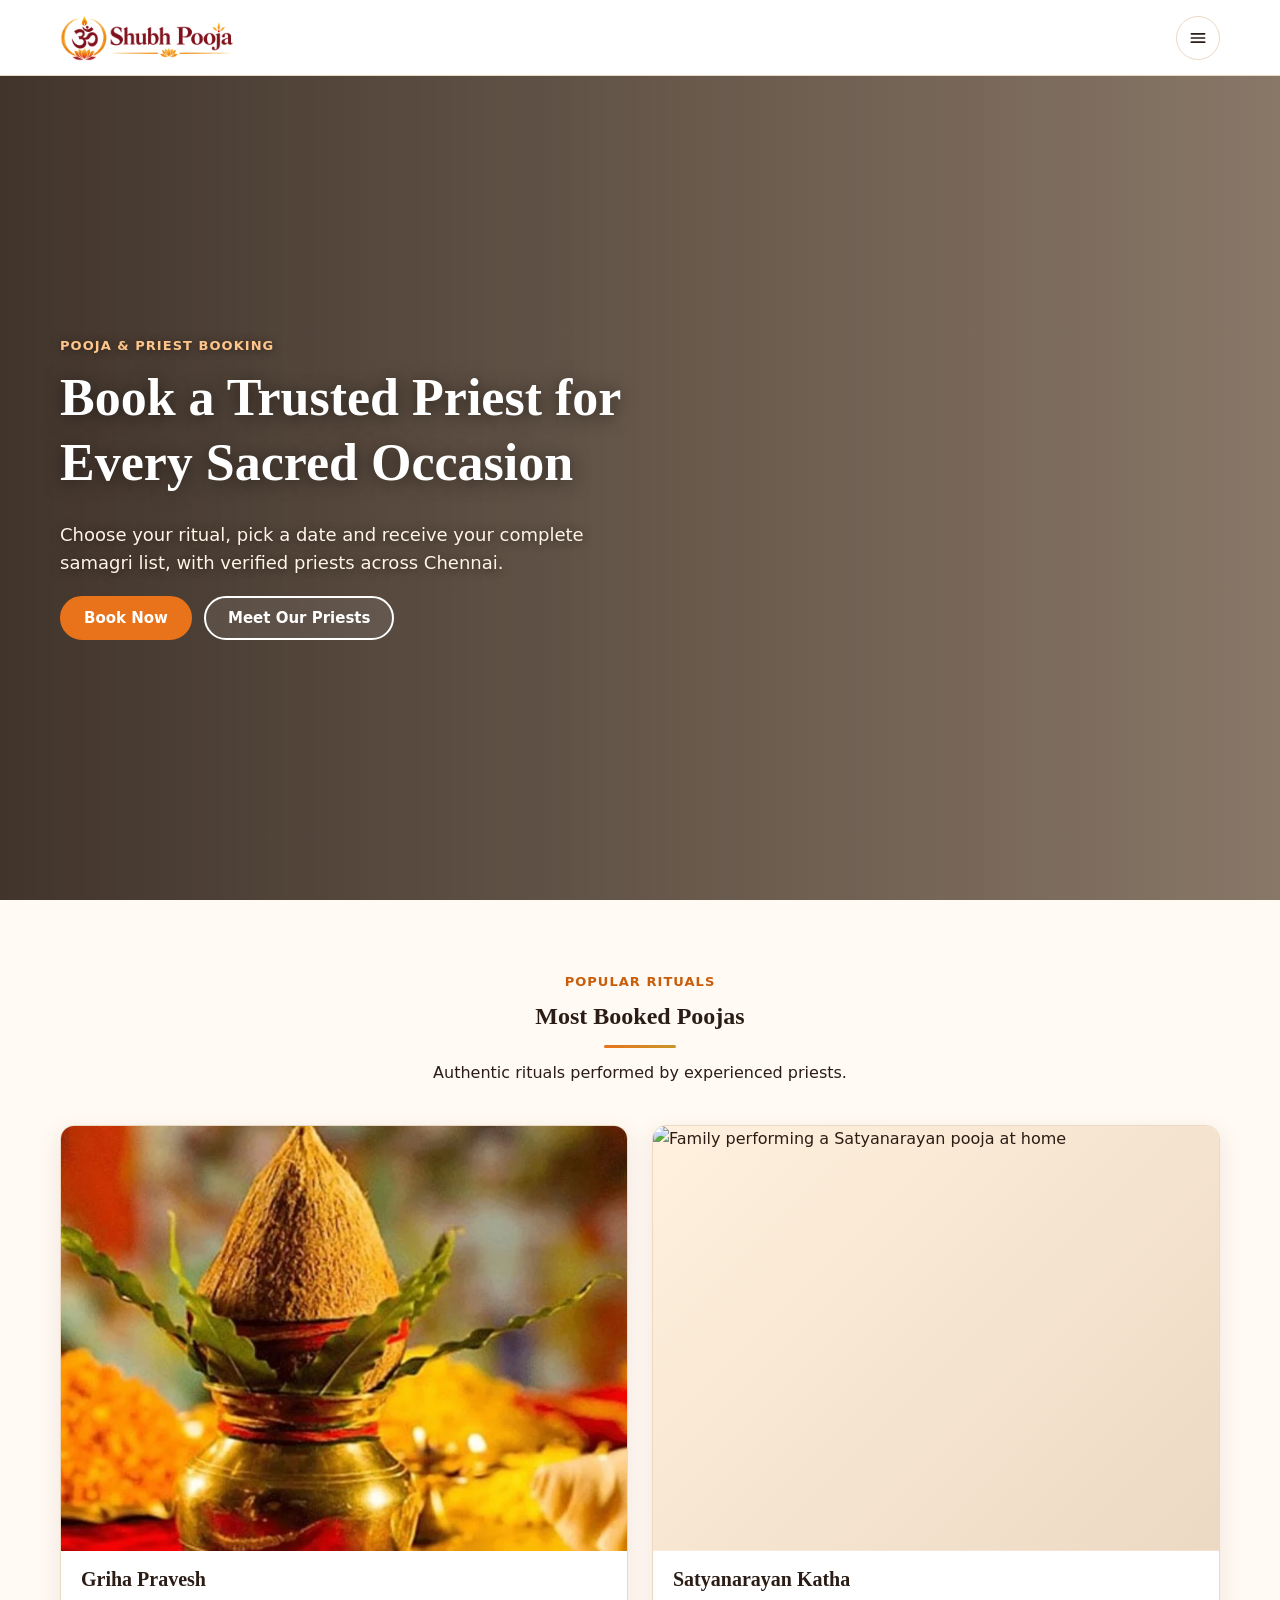
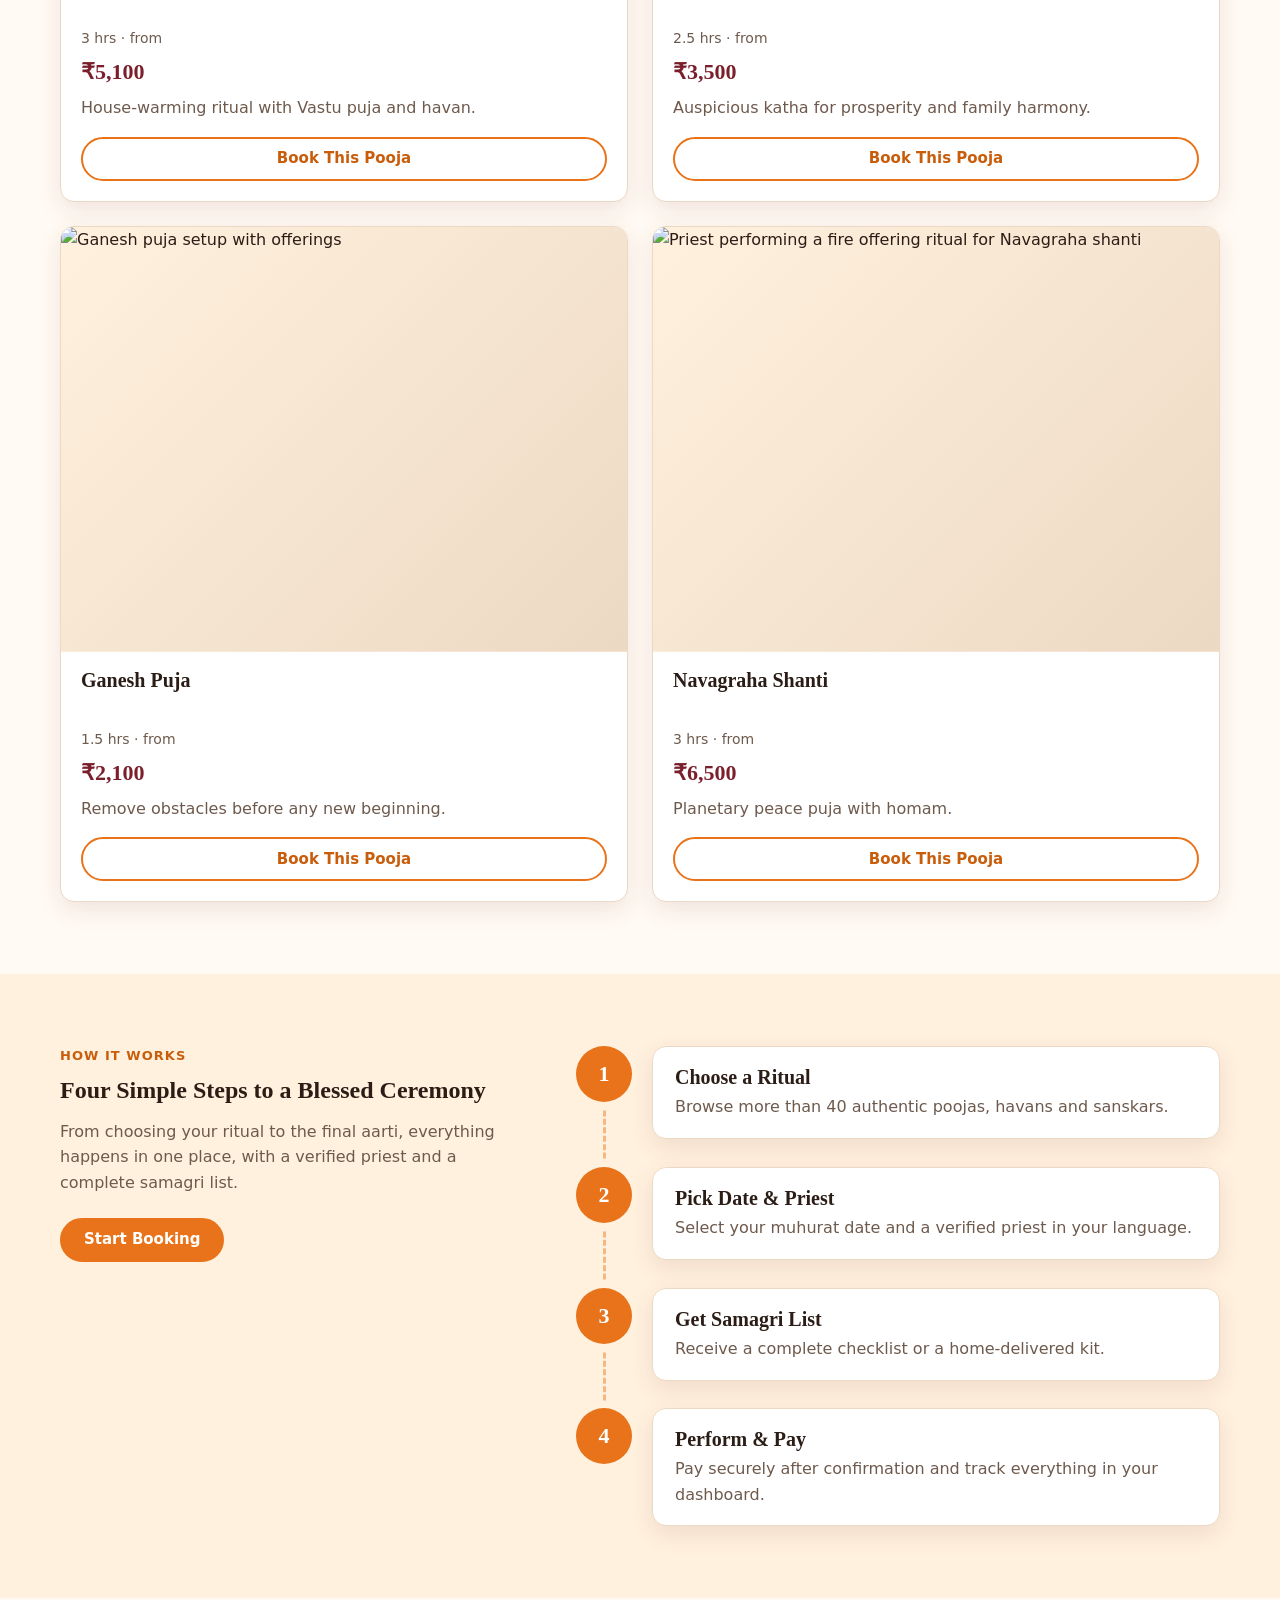
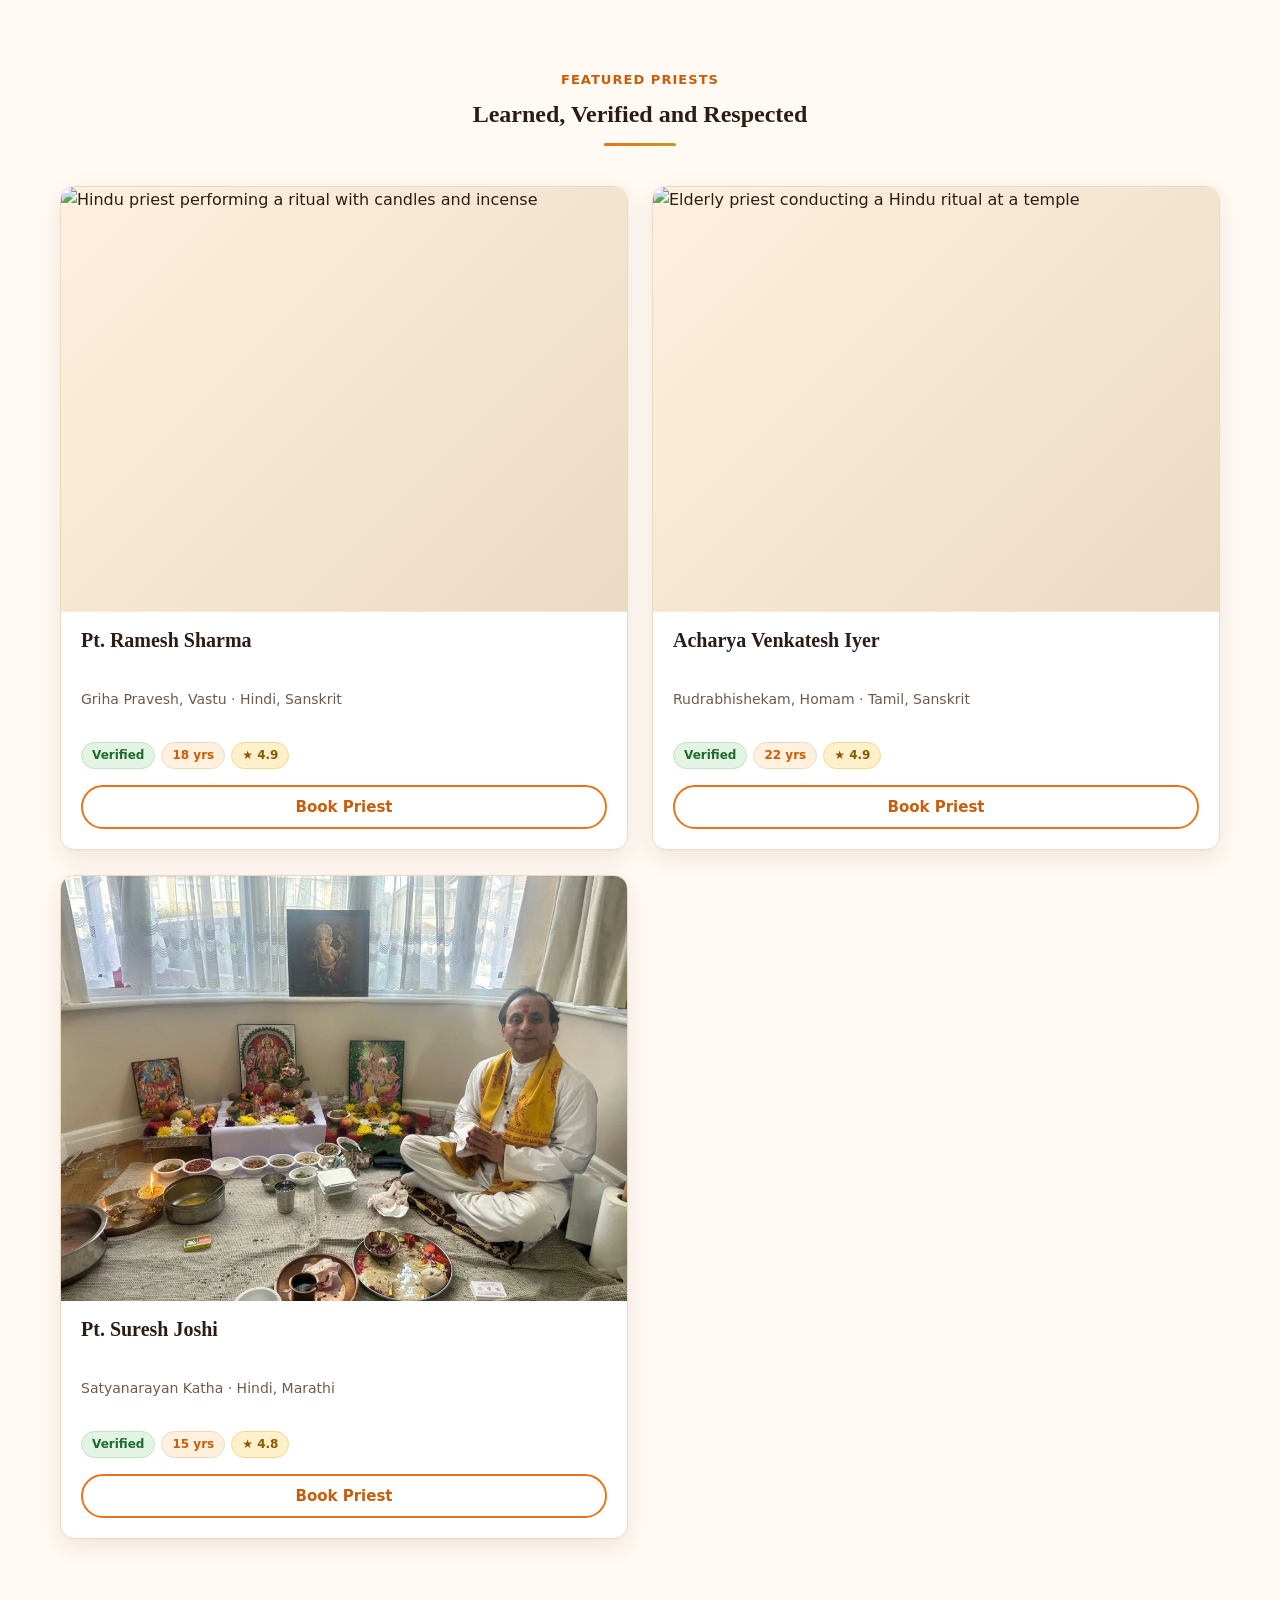
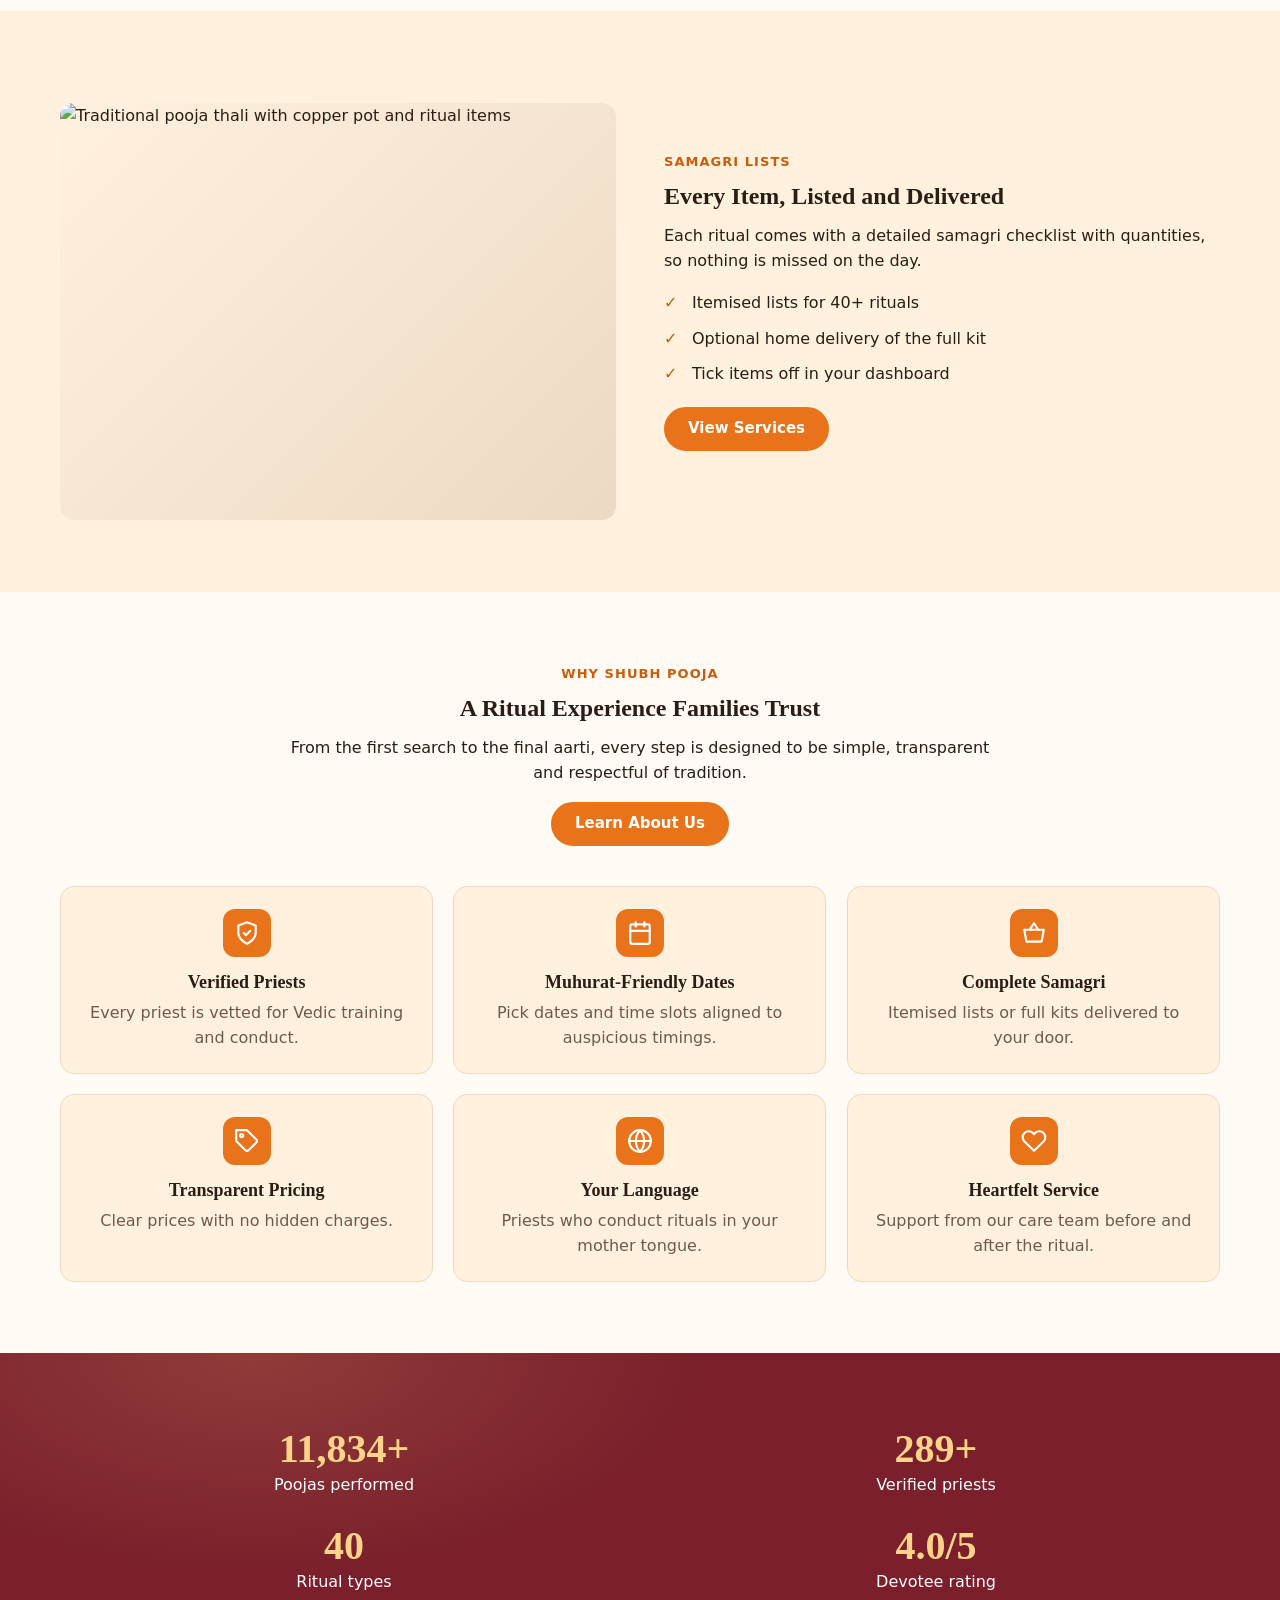
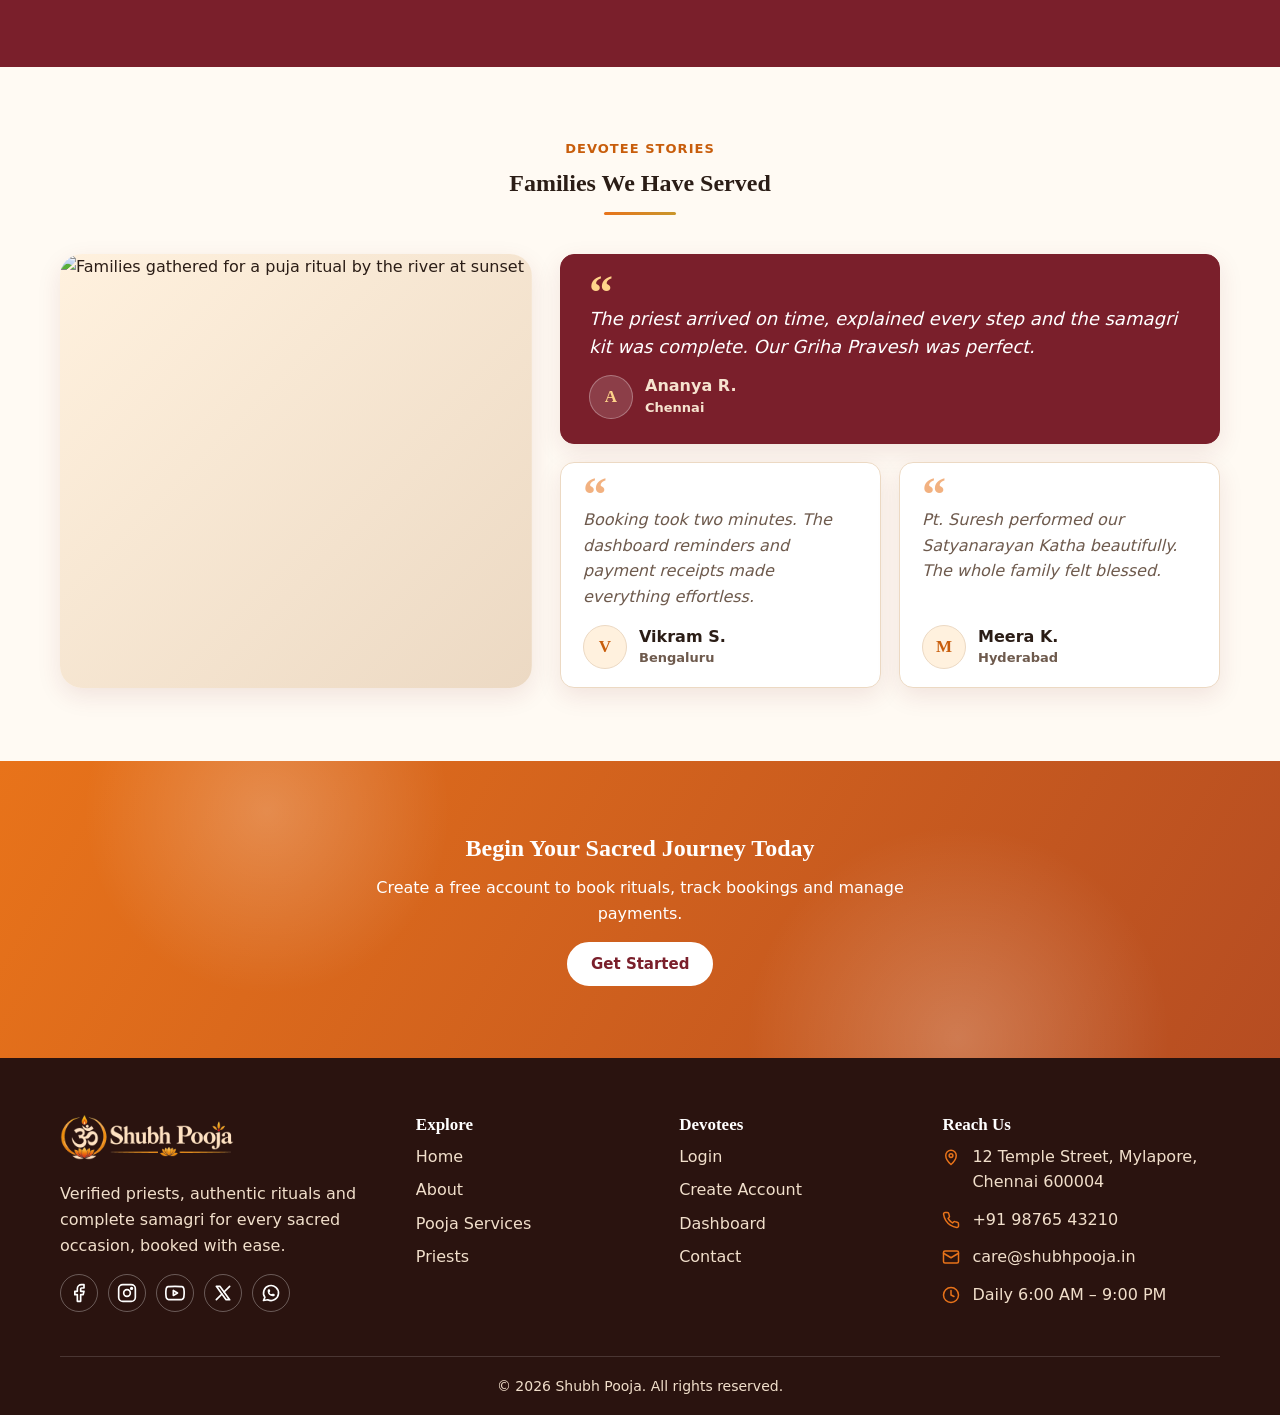
==== index.html @ 8cc398f3 "first commit" ====
<!DOCTYPE html>
<html lang="en" dir="ltr" data-theme="light">
<head>
<meta charset="UTF-8"><meta name="viewport" content="width=device-width, initial-scale=1">
<title>Book Priests & Poojas | Shubh Pooja</title>
<link rel="icon" type="image/png" sizes="32x32" href="assets/images/favicon-32.png"><link rel="icon" href="assets/images/favicon.ico" sizes="any"><link rel="apple-touch-icon" href="assets/images/favicon-180.png">
<script>document.documentElement.classList.add("js");try{var t=localStorage.getItem("theme"),d=localStorage.getItem("dir");if(t)document.documentElement.setAttribute("data-theme",t);if(d)document.documentElement.setAttribute("dir",d)}catch(e){}</script><link rel="stylesheet" href="assets/css/style.css"><link rel="stylesheet" href="assets/css/responsive.css">
</head>
<body data-page="home1">
<div class="page-loader" id="page-loader" role="status" aria-label="Loading"><div class="pl-inner"><div class="pl-ring"><img src="assets/images/favicon-180.png" alt="" width="64" height="64"></div><p class="pl-text">Shubh Pooja</p><div class="pl-bar"><span></span></div></div></div><noscript><style>.page-loader{display:none!important}</style></noscript>
<header id="site-header"></header>
<main>
<section class="has-img hero hero-home" style="--hero-img:url('https://images.pexels.com/photos/31176917/pexels-photo-31176917.jpeg?auto=compress&cs=tinysrgb&w=1600')" data-image-slot="home1-hero-bg"><div class="container"><div class="hero-content">
<p class="eyebrow">Pooja &amp; Priest Booking</p><h1>Book a Trusted Priest for Every Sacred Occasion</h1><p class="lead">Choose your ritual, pick a date and receive your complete samagri list, with verified priests across Chennai.</p><div class="hero-btns"><a class="btn btn-primary" href="services.html">Book Now</a><a class="btn btn-outline" href="priests.html">Meet Our Priests</a></div></div></div></section>
<section class="section "><div class="container">
<div class="section-title"><p class="eyebrow">Popular Rituals</p><h2>Most Booked Poojas</h2><p>Authentic rituals performed by experienced priests.</p></div><div class="grid grid-4"><article class="card" data-cat="home"><div class="img-slot" data-image-slot="home1-ritual-1"><img src="assets/images/griha-pravesh.jpg" alt="Decorated kalash with coconut and mango leaves for a Griha Pravesh puja" loading="lazy" decoding="async"></div><h3 class="t2">Griha Pravesh</h3><p class="meta">3 hrs &middot; from</p><div class="price">₹5,100</div><p>House-warming ritual with Vastu puja and havan.</p><a class="btn btn-outline" href="login.html">Book This Pooja</a></article><article class="card" data-cat="katha"><div class="img-slot" data-image-slot="home1-ritual-2"><img src="https://images.pexels.com/photos/35429180/pexels-photo-35429180.jpeg?auto=compress&cs=tinysrgb&w=800" alt="Family performing a Satyanarayan pooja at home" loading="lazy" decoding="async"></div><h3 class="t2">Satyanarayan Katha</h3><p class="meta">2.5 hrs &middot; from</p><div class="price">₹3,500</div><p>Auspicious katha for prosperity and family harmony.</p><a class="btn btn-outline" href="login.html">Book This Pooja</a></article><article class="card" data-cat="puja"><div class="img-slot" data-image-slot="home1-ritual-3"><img src="https://images.pexels.com/photos/37116936/pexels-photo-37116936.jpeg?auto=compress&cs=tinysrgb&w=800" alt="Ganesh puja setup with offerings" loading="lazy" decoding="async"></div><h3 class="t2">Ganesh Puja</h3><p class="meta">1.5 hrs &middot; from</p><div class="price">₹2,100</div><p>Remove obstacles before any new beginning.</p><a class="btn btn-outline" href="login.html">Book This Pooja</a></article><article class="card" data-cat="homam"><div class="img-slot" data-image-slot="home1-ritual-4"><img src="https://images.pexels.com/photos/32680865/pexels-photo-32680865.jpeg?auto=compress&cs=tinysrgb&w=800" alt="Priest performing a fire offering ritual for Navagraha shanti" loading="lazy" decoding="async"></div><h3 class="t2">Navagraha Shanti</h3><p class="meta">3 hrs &middot; from</p><div class="price">₹6,500</div><p>Planetary peace puja with homam.</p><a class="btn btn-outline" href="login.html">Book This Pooja</a></article></div>
</div></section>
<section class="section alt "><div class="container">
<div class="how"><div class="how-intro"><p class="eyebrow">How It Works</p><h2>Four Simple Steps to a Blessed Ceremony</h2><p>From choosing your ritual to the final aarti, everything happens in one place, with a verified priest and a complete samagri list.</p><a class="btn btn-primary" href="services.html">Start Booking</a></div>
<ol class="how-list"><li class="how-step"><span class="n">1</span><div class="body"><h3>Choose a Ritual</h3><p>Browse more than 40 authentic poojas, havans and sanskars.</p></div></li><li class="how-step"><span class="n">2</span><div class="body"><h3>Pick Date &amp; Priest</h3><p>Select your muhurat date and a verified priest in your language.</p></div></li><li class="how-step"><span class="n">3</span><div class="body"><h3>Get Samagri List</h3><p>Receive a complete checklist or a home-delivered kit.</p></div></li><li class="how-step"><span class="n">4</span><div class="body"><h3>Perform &amp; Pay</h3><p>Pay securely after confirmation and track everything in your dashboard.</p></div></li></ol></div>
</div></section>
<section class="section "><div class="container">
<div class="section-title"><p class="eyebrow">Featured Priests</p><h2>Learned, Verified and Respected</h2><p></p></div><div class="grid grid-3"><article class="card" data-name="pt. ramesh sharma"><div class="img-slot" data-image-slot="home1-priest-1"><img src="https://images.pexels.com/photos/31598124/pexels-photo-31598124.jpeg?auto=compress&cs=tinysrgb&w=800" alt="Hindu priest performing a ritual with candles and incense" loading="lazy" decoding="async"></div><h3 class="t2">Pt. Ramesh Sharma</h3><p class="meta m2">Griha Pravesh, Vastu &middot; Hindi, Sanskrit</p><p class="badges"><span class="badge ok">Verified</span><span class="badge">18 yrs</span><span class="badge warn">&#9733; 4.9</span></p><a class="btn btn-outline" href="login.html">Book Priest</a></article><article class="card" data-name="acharya venkatesh iyer"><div class="img-slot" data-image-slot="home1-priest-2"><img src="https://images.pexels.com/photos/29274958/pexels-photo-29274958.jpeg?auto=compress&cs=tinysrgb&w=800" alt="Elderly priest conducting a Hindu ritual at a temple" loading="lazy" decoding="async"></div><h3 class="t2">Acharya Venkatesh Iyer</h3><p class="meta m2">Rudrabhishekam, Homam &middot; Tamil, Sanskrit</p><p class="badges"><span class="badge ok">Verified</span><span class="badge">22 yrs</span><span class="badge warn">&#9733; 4.9</span></p><a class="btn btn-outline" href="login.html">Book Priest</a></article><article class="card" data-name="pt. suresh joshi"><div class="img-slot" data-image-slot="home1-priest-3"><img src="assets/images/priest-suresh-joshi.jpg" alt="Pt. Suresh Joshi seated before a decorated puja altar with offerings" loading="lazy" decoding="async"></div><h3 class="t2">Pt. Suresh Joshi</h3><p class="meta m2">Satyanarayan Katha &middot; Hindi, Marathi</p><p class="badges"><span class="badge ok">Verified</span><span class="badge">15 yrs</span><span class="badge warn">&#9733; 4.8</span></p><a class="btn btn-outline" href="login.html">Book Priest</a></article></div>
</div></section>
<section class="section alt "><div class="container">
<div class="split"><div class="img-slot" data-image-slot="home1-samagri"><img src="https://images.pexels.com/photos/14855916/pexels-photo-14855916.jpeg?auto=compress&cs=tinysrgb&w=800" alt="Traditional pooja thali with copper pot and ritual items" loading="lazy" decoding="async"></div><div><p class="eyebrow">Samagri Lists</p><h2>Every Item, Listed and Delivered</h2><p>Each ritual comes with a detailed samagri checklist with quantities, so nothing is missed on the day.</p><ul class="checks"><li>Itemised lists for 40+ rituals</li><li>Optional home delivery of the full kit</li><li>Tick items off in your dashboard</li></ul><a class="btn btn-primary" href="services.html">View Services</a></div></div>
</div></section>
<section class="section"><div class="container"><div class="why"><div class="why-intro"><p class="eyebrow">Why Shubh Pooja</p><h2>A Ritual Experience Families Trust</h2><p>From the first search to the final aarti, every step is designed to be simple, transparent and respectful of tradition.</p><a class="btn btn-primary" href="about.html">Learn About Us</a></div><div class="why-grid"><article class="why-tile"><span class="ico"><svg class="ic" viewBox="0 0 24 24" aria-hidden="true"><path d="M12 22s8-4 8-10V5l-8-3-8 3v7c0 6 8 10 8 10z"/><path d="M9 12l2 2 4-4"/></svg></span><h3>Verified Priests</h3><p>Every priest is vetted for Vedic training and conduct.</p></article><article class="why-tile"><span class="ico"><svg class="ic" viewBox="0 0 24 24" aria-hidden="true"><rect x="3" y="4" width="18" height="18" rx="2"/><path d="M16 2v4M8 2v4M3 10h18"/></svg></span><h3>Muhurat-Friendly Dates</h3><p>Pick dates and time slots aligned to auspicious timings.</p></article><article class="why-tile"><span class="ico"><svg class="ic" viewBox="0 0 24 24" aria-hidden="true"><path d="M3 9h18l-2 11H5L3 9z"/><path d="M8 9l4-6 4 6"/></svg></span><h3>Complete Samagri</h3><p>Itemised lists or full kits delivered to your door.</p></article><article class="why-tile"><span class="ico"><svg class="ic" viewBox="0 0 24 24" aria-hidden="true"><path d="M20.6 13.4l-7.2 7.2a2 2 0 0 1-2.8 0L2 12V2h10l8.6 8.6a2 2 0 0 1 0 2.8z"/><circle cx="7" cy="7" r="1.5"/></svg></span><h3>Transparent Pricing</h3><p>Clear prices with no hidden charges.</p></article><article class="why-tile"><span class="ico"><svg class="ic" viewBox="0 0 24 24" aria-hidden="true"><circle cx="12" cy="12" r="10"/><path d="M2 12h20M12 2a15 15 0 0 1 0 20M12 2a15 15 0 0 0 0 20"/></svg></span><h3>Your Language</h3><p>Priests who conduct rituals in your mother tongue.</p></article><article class="why-tile"><span class="ico"><svg class="ic" viewBox="0 0 24 24" aria-hidden="true"><path d="M20.8 4.6a5.5 5.5 0 0 0-7.8 0L12 5.7l-1-1.1a5.5 5.5 0 0 0-7.8 7.8L12 21l8.8-8.6a5.5 5.5 0 0 0 0-7.8z"/></svg></span><h3>Heartfelt Service</h3><p>Support from our care team before and after the ritual.</p></article></div></div></div></section>
<section class="section stats-band"><div class="container"><div class="grid grid-4"><div class="stat"><b>12,500+</b>Poojas performed</div><div class="stat"><b>320+</b>Verified priests</div><div class="stat"><b>45</b>Ritual types</div><div class="stat"><b>4.8/5</b>Devotee rating</div></div></div></section>
<section class="section "><div class="container">
<div class="section-title"><p class="eyebrow">Devotee Stories</p><h2>Families We Have Served</h2><p></p></div>
<div class="stories"><div class="img-slot stories-photo" data-image-slot="home1-stories-family"><img src="https://images.pexels.com/photos/36754808/pexels-photo-36754808.jpeg?auto=compress&cs=tinysrgb&w=800" alt="Families gathered for a puja ritual by the river at sunset" loading="lazy" decoding="async"></div>
<div class="stories-col"><article class="story feature"><span class="qmark" aria-hidden="true">&ldquo;</span><p class="quote">The priest arrived on time, explained every step and the samagri kit was complete. Our Griha Pravesh was perfect.</p><div class="who-row"><span class="avatar-i" aria-hidden="true">A</span><p class="who">Ananya R.<br><span class="meta">Chennai</span></p></div></article>
<div class="stories-pair"><article class="story"><span class="qmark" aria-hidden="true">&ldquo;</span><p class="quote">Booking took two minutes. The dashboard reminders and payment receipts made everything effortless.</p><div class="who-row"><span class="avatar-i" aria-hidden="true">V</span><p class="who">Vikram S.<br><span class="meta">Bengaluru</span></p></div></article>
<article class="story"><span class="qmark" aria-hidden="true">&ldquo;</span><p class="quote">Pt. Suresh performed our Satyanarayan Katha beautifully. The whole family felt blessed.</p><div class="who-row"><span class="avatar-i" aria-hidden="true">M</span><p class="who">Meera K.<br><span class="meta">Hyderabad</span></p></div></article></div></div></div>
</div></section>
<section class="section cta-band"><div class="container"><h2>Begin Your Sacred Journey Today</h2><p>Create a free account to book rituals, track bookings and manage payments.</p><a class="btn btn-primary" href="create-account.html">Get Started</a></div></section>
</main>
<footer id="site-footer"></footer>
<script src="assets/js/main.js"></script>
<script src="assets/js/pages.js"></script>
<script src="assets/js/animations.js"></script>
</body>
</html>
---- assets/css/style.css ----
/* ===== Devotional design system: Pooja & Priest Booking ===== */
:root {
  --saffron: #e8731a;
  --saffron-dark: #c85d0b;
  --maroon: #7a1f2b;
  --gold: #c9962b;
  --bg: #fffaf3;
  --bg-alt: #fff1de;
  --surface: #ffffff;
  --text: #2b1d16;
  --muted: #6e5a4d;
  --border: #ecd9c3;
  --shadow: 0 8px 24px rgba(122, 31, 43, .10);
  --radius: 14px;
  --container: 1200px;
  --nav-h: 76px;
  --hero-h: 420px;
  --btn-h: 44px;
  --font: "Segoe UI", "Noto Sans", "Noto Sans Tamil", system-ui, -apple-system, Arial, sans-serif;
  --font-head: Georgia, "Noto Serif", "Times New Roman", serif;
}
[data-theme="dark"] {
  --bg: #17100c;
  --bg-alt: #1f1610;
  --surface: #261b14;
  --text: #f5e9dc;
  --muted: #c3ae9b;
  --border: #4a372a;
  --shadow: 0 8px 24px rgba(0, 0, 0, .45);
  --saffron: #f08a35;
  --saffron-dark: #f59f55;
}

*, *::before, *::after { box-sizing: border-box; }
html { scroll-behavior: smooth; }
body {
  margin: 0; font-family: var(--font); background: var(--bg); color: var(--text);
  line-height: 1.6; min-width: 0;
}
img, svg { max-width: 100%; display: block; }
a { color: inherit; text-decoration: none; }
h1, h2, h3, h4 { font-family: var(--font-head); line-height: 1.25; margin: 0 0 .5em; word-wrap: break-word; }
p { margin: 0 0 1em; }
.container { width: 100%; max-width: var(--container); margin-inline: auto; padding-inline: 20px; }

/* ===== Buttons (fixed dimensions, independent of theme/direction) ===== */
.btn {
  display: inline-flex; align-items: center; justify-content: center; gap: 8px;
  height: var(--btn-h); padding: 0 22px; border-radius: 999px; font: 600 15px/1 var(--font);
  border: 2px solid transparent; cursor: pointer; white-space: nowrap; text-align: center;
  transition: background .2s, color .2s, border-color .2s;
}
.btn-primary { background: var(--saffron); color: #fff; border-color: var(--saffron); }
.btn-primary:hover { background: var(--saffron-dark); border-color: var(--saffron-dark); }
.btn-outline { background: transparent; color: var(--saffron-dark); border-color: var(--saffron); }
.btn-outline:hover { background: var(--saffron); color: #fff; }
.icon-btn {
  width: var(--btn-h); height: var(--btn-h); border-radius: 50%; border: 1.5px solid var(--border);
  background: var(--surface); color: var(--text); cursor: pointer; display: inline-flex;
  align-items: center; justify-content: center; font: 700 13px var(--font);
}
.icon-btn:hover { border-color: var(--saffron); }

/* ===== Public navbar ===== */
.site-header {
  position: sticky; top: 0; z-index: 100; background: var(--surface);
  border-bottom: 1px solid var(--border); height: var(--nav-h);
}
.nav-inner { height: 100%; display: flex; align-items: center; justify-content: space-between; gap: 16px; }
.brand { display: inline-flex; align-items: center; gap: 10px; font: 700 20px var(--font-head); color: var(--maroon); white-space: nowrap; }
[data-theme="dark"] .brand { color: var(--saffron); }
.brand-mark {
  width: 38px; height: 38px; border-radius: 50%; background: var(--saffron); color: #fff;
  display: inline-flex; align-items: center; justify-content: center; font-size: 20px; flex: none;
}
.nav-links { display: flex; align-items: center; gap: 22px; list-style: none; margin: 0; padding: 0; }
.nav-links > li { position: relative; }
.nav-links a, .nav-links button.dd-toggle {
  font: 500 15px var(--font); color: var(--text); background: none; border: 0; padding: 8px 2px;
  cursor: pointer; border-bottom: 2px solid transparent; white-space: nowrap;
}
.nav-links a:hover, .nav-links button.dd-toggle:hover { color: var(--saffron-dark); }
.nav-links a.active, .nav-links button.dd-toggle.active { color: var(--saffron-dark); border-bottom-color: var(--saffron); }
.dd-menu {
  position: absolute; top: 100%; inset-inline-start: 0; min-width: 160px; background: var(--surface);
  border: 1px solid var(--border); border-radius: 10px; box-shadow: var(--shadow); padding: 6px;
  list-style: none; margin: 6px 0 0; display: none;
}
.dd-menu.open { display: block; }
.dd-menu a { display: block; padding: 9px 12px; border-radius: 8px; border: 0; }
.dd-menu a:hover, .dd-menu a.active { background: var(--bg-alt); }
.nav-actions { display: flex; align-items: center; gap: 10px; }
.nav-actions .btn { width: 124px; padding-inline: 0; }
.nav-tools { display: flex; gap: 8px; }
.hamburger { display: none; }
.mobile-menu { display: none; }

/* ===== Hero (shared) ===== */
.hero {
  position: relative; display: flex; align-items: center; min-height: var(--hero-h);
  background-color: #f3dcc0; background-size: cover; background-position: center; background-repeat: no-repeat;
}
.hero-home { min-height: calc(100vh - var(--nav-h)); width: 100%; }
.hero-content { max-width: 640px; padding-block: 48px; }
.hero h1 { font-size: clamp(30px, 5vw, 52px); color: var(--maroon); }
[data-theme="dark"] .hero h1 { color: #fff; }

/* Image slots are intentionally blank frames, each with a unique name to fill later */
.img-slot {
  background: linear-gradient(135deg, var(--bg-alt), var(--border)); border-radius: var(--radius);
  aspect-ratio: 4 / 3; width: 100%;
}

/* ===== Sections / cards ===== */
.section { padding-block: 72px; }
.section.alt { background: var(--bg-alt); }
.section-title { text-align: center; max-width: 640px; margin: 0 auto 40px; }
.grid { display: grid; gap: 24px; }
.grid-3 { grid-template-columns: repeat(3, 1fr); }
.grid-4 { grid-template-columns: repeat(4, 1fr); }
.card {
  background: var(--surface); border: 1px solid var(--border); border-radius: var(--radius);
  box-shadow: var(--shadow); --pad: 20px; padding: var(--pad); display: flex; flex-direction: column; height: 100%; overflow: hidden;
}
.card .btn { margin-top: auto; }

/* ===== Footer ===== */
.site-footer { background: #2a130f; color: #f1dfcb; padding-top: 56px; }
.footer-grid { display: grid; grid-template-columns: 1.4fr 1fr 1fr 1.2fr; gap: 32px; padding-bottom: 36px; }
.site-footer h4 { color: #fff; font-size: 17px; }
.site-footer ul { list-style: none; margin: 0; padding: 0; }
.site-footer li { margin-bottom: 8px; }
.site-footer a:hover { color: var(--saffron); }
.site-footer .brand { color: #fff; }
.footer-bottom { border-top: 1px solid rgba(255,255,255,.15); padding-block: 18px; text-align: center; font-size: 14px; }

/* ===== Back to top ===== */
.to-top {
  position: fixed; inset-block-end: 22px; inset-inline-end: 22px; width: 46px; height: 46px; border-radius: 50%;
  background: var(--saffron); color: #fff; border: 0; cursor: pointer; font-size: 20px; z-index: 90;
  opacity: 0; visibility: hidden; transition: opacity .2s;
}
.to-top.show { opacity: 1; visibility: visible; }

/* ===== Direction helpers ===== */
[dir="rtl"] .dir-icon { transform: scaleX(-1); }

/* ===== Page components ===== */
.hero .lead { font-size: 18px; color: var(--text); max-width: 560px; }
.hero-center { justify-content: center; text-align: center; }
.hero-center .hero-content { margin-inline: auto; }
.hero-btns { display: flex; gap: 12px; flex-wrap: wrap; margin-top: 8px; }
.hero-center .hero-btns { justify-content: center; }
.eyebrow { color: var(--saffron-dark); font-weight: 700; letter-spacing: .08em; text-transform: uppercase; font-size: 13px; margin-bottom: 8px; }
.card h3 { font-size: 20px; }
.card .meta { color: var(--muted); font-size: 14px; margin-bottom: 10px; }
.card p { color: var(--muted); }
.card .img-slot { margin-bottom: 16px; }
.price { font: 700 22px var(--font-head); color: var(--maroon); margin-bottom: 10px; }
[data-theme="dark"] .price { color: var(--saffron); }
.badge { display: inline-block; padding: 3px 10px; border-radius: 999px; font-size: 12px; font-weight: 700; background: var(--bg-alt); color: var(--saffron-dark); border: 1px solid var(--border); }
.badge.ok { background: #e3f4e5; color: #1f6b2c; border-color: #bfe3c4; }
.badge.warn { background: #fff0cc; color: #8a5a00; border-color: #f1d98e; }
.badge.info { background: #e1ecfb; color: #1d4a8a; border-color: #bcd3f2; }
.badge.bad { background: #fde3e3; color: #9b1c1c; border-color: #f3bcbc; }
[data-theme="dark"] .badge.ok { background: #1c3a22; color: #9fe0aa; border-color: #2f5a38; }
[data-theme="dark"] .badge.warn { background: #3d3010; color: #f1d98e; border-color: #5c4a18; }
[data-theme="dark"] .badge.info { background: #172c4a; color: #a9c9f5; border-color: #2a4772; }
[data-theme="dark"] .badge.bad { background: #451a1a; color: #f5b5b5; border-color: #6b2b2b; }
.split { display: grid; grid-template-columns: 1fr 1fr; gap: 48px; align-items: center; }
.split.flip > :first-child { order: 2; }
.checks { list-style: none; padding: 0; margin: 0 0 20px; }
.checks li { padding-inline-start: 28px; position: relative; margin-bottom: 10px; }
.checks li::before { content: "\2713"; position: absolute; inset-inline-start: 0; color: var(--saffron-dark); font-weight: 700; }
.steps .num { width: 46px; height: 46px; border-radius: 50%; background: var(--saffron); color: #fff; font: 700 20px var(--font-head); display: flex; align-items: center; justify-content: center; margin-bottom: 14px; }
.stats-band { background: var(--maroon); color: #fff; }
.stat { text-align: center; }
.stat b { display: block; font: 700 40px var(--font-head); color: #ffd48a; }
.chips { display: flex; flex-wrap: wrap; gap: 10px; justify-content: center; margin-bottom: 28px; }
.chip { padding: 9px 18px; border-radius: 999px; border: 1.5px solid var(--border); background: var(--surface); color: var(--text); cursor: pointer; font: 600 14px var(--font); }
.chip.on { background: var(--saffron); border-color: var(--saffron); color: #fff; }
.cta-band { background: linear-gradient(120deg, var(--saffron), var(--maroon)); color: #fff; text-align: center; }
.cta-band p { max-width: 560px; margin-inline: auto; }
.cta-band .btn-primary { background: #fff; color: var(--maroon); border-color: #fff; }
.quote { font-style: italic; }
.who { font-weight: 700; color: var(--text); font-style: normal; margin-top: auto; }
.faq details { background: var(--surface); border: 1px solid var(--border); border-radius: 12px; padding: 16px 20px; margin-bottom: 12px; }
.faq summary { font-weight: 700; cursor: pointer; }
.faq p { margin: 10px 0 0; color: var(--muted); }
.narrow { max-width: 820px; margin-inline: auto; }
/* Home 2 distinct layouts */
.booking-bar { display: grid; grid-template-columns: repeat(4, 1fr) auto; gap: 12px; background: var(--surface); padding: 16px; border-radius: 18px; box-shadow: var(--shadow); margin-top: 28px; text-align: start; }
.booking-bar label { font-size: 12px; font-weight: 700; color: var(--muted); display: block; margin-bottom: 4px; }
.field, select.field, textarea.field { width: 100%; height: 44px; padding: 0 12px; border: 1.5px solid var(--border); border-radius: 10px; background: var(--surface); color: var(--text); font: 15px var(--font); }
textarea.field { height: 120px; padding: 10px 12px; resize: vertical; }
.field:focus { outline: 2px solid var(--saffron); outline-offset: 1px; }
.timeline { position: relative; max-width: 760px; margin-inline: auto; padding-inline-start: 36px; border-inline-start: 3px solid var(--saffron); }
.tl-item { position: relative; margin-bottom: 28px; }
.tl-item::before { content: ""; position: absolute; inset-inline-start: -46px; top: 6px; width: 16px; height: 16px; border-radius: 50%; background: var(--saffron); border: 3px solid var(--bg); }
.cal { display: grid; grid-template-columns: repeat(2, 1fr); gap: 16px; }
.cal-item { display: flex; gap: 16px; align-items: center; background: var(--surface); border: 1px solid var(--border); border-radius: var(--radius); padding: 14px; }
.cal-date { min-width: 64px; text-align: center; background: var(--maroon); color: #fff; border-radius: 10px; padding: 8px 6px; font-weight: 700; line-height: 1.2; }
.cal-date span { display: block; font-size: 22px; font-family: var(--font-head); }
.strip { display: grid; grid-template-columns: repeat(3, 1fr); gap: 20px; }
.person { display: flex; gap: 14px; align-items: center; background: var(--surface); border: 1px solid var(--border); border-radius: var(--radius); padding: 14px; }
.person .avatar, .avatar { width: 64px; height: 64px; border-radius: 50%; background: var(--bg-alt); border: 2px solid var(--border); flex: none; }
.map-slot { aspect-ratio: 16/7; min-height: 240px; border-radius: var(--radius); background: linear-gradient(135deg, var(--bg-alt), var(--border)); display: flex; align-items: flex-end; padding: 16px; }
.map-slot .pin { background: var(--surface); border-radius: 10px; padding: 10px 14px; box-shadow: var(--shadow); font-weight: 600; }
.form-grid { display: grid; grid-template-columns: 1fr 1fr; gap: 16px; }
.form-grid .full { grid-column: 1 / -1; }
.form-group label { display: block; font-weight: 600; font-size: 14px; margin-bottom: 6px; }
.err { color: #c0392b; font-size: 13px; min-height: 18px; margin-top: 4px; }
.form-ok { display: none; margin-top: 14px; padding: 12px 16px; border-radius: 10px; background: #e3f4e5; color: #1f6b2c; font-weight: 600; }
.form-ok.show { display: block; }
.info-card { text-align: center; align-items: center; }
.info-card .ico { width: 54px; height: 54px; border-radius: 50%; background: var(--bg-alt); color: var(--saffron-dark); display: flex; align-items: center; justify-content: center; font-size: 24px; margin-bottom: 12px; }

/* ===== Auth pages ===== */
.auth-bar { height: var(--nav-h); border-bottom: 1px solid var(--border); background: var(--surface); }
.auth-bar .container { height: 100%; display: flex; align-items: center; justify-content: space-between; }
.auth-bar .nav-tools { display: flex; }
.auth-wrap { display: grid; grid-template-columns: 1fr 1fr; min-height: calc(100vh - var(--nav-h)); }
.auth-visual { background: linear-gradient(160deg, #f6c58a, #c85d0b 60%, var(--maroon)); color: #fff; display: flex; flex-direction: column; justify-content: center; padding: 48px; }
.auth-visual h2 { font-size: clamp(26px, 3vw, 38px); }
.auth-visual p { max-width: 420px; }
.auth-form-side { display: flex; align-items: center; justify-content: center; padding: 40px 32px; }
.auth-box { width: 100%; max-width: 440px; }
.auth-box .btn { width: 100%; }
.social { display: grid; gap: 12px; margin: 18px 0; }
.btn-social { background: var(--surface); color: var(--text); border-color: var(--border); width: 100%; }
.btn-social:hover { border-color: var(--saffron); }
.divider { text-align: center; color: var(--muted); font-size: 13px; margin: 14px 0; }
.row-between { display: flex; justify-content: space-between; align-items: center; gap: 12px; flex-wrap: wrap; margin-block: 12px 18px; font-size: 14px; }
.pw { position: relative; }
.pw button { position: absolute; inset-inline-end: 8px; top: 7px; height: 30px; padding: 0 10px; border: 0; border-radius: 8px; background: var(--bg-alt); color: var(--text); cursor: pointer; font: 600 12px var(--font); }
.auth-box .form-group { margin-bottom: 14px; }
.auth-alt { text-align: center; margin-top: 18px; font-size: 14px; }
.auth-alt a { color: var(--saffron-dark); font-weight: 700; }

/* ===== Dashboard ===== */
.dash-bar { position: sticky; top: 0; z-index: 100; height: var(--nav-h); background: var(--surface); border-bottom: 1px solid var(--border); }
.dash-bar .wrap { height: 100%; padding-inline: 20px; display: flex; align-items: center; justify-content: space-between; gap: 12px; }
.dash-bar .right { display: flex; align-items: center; gap: 10px; }
.user-chip { display: flex; align-items: center; gap: 10px; font-weight: 600; font-size: 14px; }
.user-chip .avatar { width: 38px; height: 38px; }
.dash { display: grid; grid-template-columns: 250px 1fr; min-height: calc(100vh - var(--nav-h)); }
.sidebar { background: var(--surface); border-inline-end: 1px solid var(--border); padding: 18px 12px; display: flex; flex-direction: column; position: sticky; top: var(--nav-h); height: calc(100vh - var(--nav-h)); overflow-y: auto; }
.side-nav { display: flex; flex-direction: column; gap: 4px; flex: 1; }
.side-link { display: flex; align-items: center; gap: 12px; padding: 11px 14px; border-radius: 10px; border: 0; background: none; color: var(--text); font: 500 15px var(--font); cursor: pointer; text-align: start; width: 100%; white-space: nowrap; }
.side-link:hover { background: var(--bg-alt); }
.side-link.active { background: var(--saffron); color: #fff; }
.side-link .i { width: 22px; text-align: center; }
.side-logout { border-top: 1px solid var(--border); padding-top: 12px; margin-top: 12px; }
.side-logout a { color: #b3261e; }
.dash-main { padding: 28px; min-width: 0; }
.panel { display: none; }
.panel.active { display: block; }
.dash-title { display: flex; justify-content: space-between; align-items: center; gap: 16px; flex-wrap: wrap; margin-bottom: 22px; }
.dash-title h1 { font-size: 28px; margin: 0; }
.dash-title p { margin: 4px 0 0; color: var(--muted); }
.kpi b { font: 700 28px var(--font-head); display: block; }
.kpi .trend { font-size: 13px; color: #1f6b2c; font-weight: 600; }
.kpi .lbl { color: var(--muted); font-size: 14px; }
.d-grid { display: grid; gap: 20px; margin-bottom: 20px; }
.d-4 { grid-template-columns: repeat(4, 1fr); }
.d-2 { grid-template-columns: 2fr 1fr; }
.d-eq { grid-template-columns: 1fr 1fr; }
.card h2 { font-size: 18px; margin-bottom: 12px; }
.chart { width: 100%; min-height: 240px; }
.chart svg { width: 100%; height: auto; display: block; }
.legend { display: flex; flex-wrap: wrap; gap: 12px; font-size: 13px; color: var(--muted); margin-top: 8px; }
.legend i { display: inline-block; width: 10px; height: 10px; border-radius: 3px; margin-inline-end: 6px; }
.table-wrap { overflow-x: auto; width: 100%; }
table.t { width: 100%; border-collapse: collapse; font-size: 14px; min-width: 560px; }
table.t th, table.t td { padding: 11px 12px; text-align: start; border-bottom: 1px solid var(--border); white-space: nowrap; }
table.t th { color: var(--muted); font-size: 12px; text-transform: uppercase; letter-spacing: .05em; }
.toolbar { display: flex; gap: 10px; flex-wrap: wrap; margin-bottom: 14px; }
.toolbar .field { width: auto; min-width: 160px; flex: 1; }
.feed { list-style: none; margin: 0; padding: 0; }
.feed li { padding: 10px 0; border-bottom: 1px solid var(--border); font-size: 14px; }
.feed li small { color: var(--muted); display: block; }
.sam-list label { display: flex; gap: 10px; padding: 8px 0; border-bottom: 1px dashed var(--border); }
.sam-list input:checked + span { text-decoration: line-through; color: var(--muted); }
.logout-link { font-weight: 600; }

/* ===== Round 2 ===== */
.ic { width: 20px; height: 20px; stroke: currentColor; fill: none; stroke-width: 2; stroke-linecap: round; stroke-linejoin: round; flex: none; }
.icon-btn .ic { width: 20px; height: 20px; }
.icon-btn .i-sun { display: none; }
[data-theme="dark"] .icon-btn .i-sun { display: block; }
[data-theme="dark"] .icon-btn .i-moon { display: none; }
[dir="rtl"] .icon-btn .ic:not(.i-moon):not(.i-sun) { transform: none; }
/* Footer */
.social-row { display: flex; gap: 10px; margin-top: 16px; flex-wrap: wrap; }
.social-row a { width: 38px; height: 38px; border-radius: 50%; border: 1px solid rgba(255,255,255,.3); display: flex; align-items: center; justify-content: center; color: #fff; }
.social-row a:hover { background: var(--saffron); border-color: var(--saffron); color: #fff; }
.card .social-row a { color: var(--saffron-dark); border-color: var(--border); }
.contact-list { list-style: none; margin: 0; padding: 0; }
.contact-list li { display: flex; gap: 12px; align-items: flex-start; margin-bottom: 12px; }
.contact-list .ic { width: 18px; height: 18px; color: var(--saffron); margin-top: 4px; }
.card .contact-list .ic { color: var(--saffron-dark); }
/* Equal heights for public page heroes */
.hero-page { height: var(--hero-h); min-height: 0; }
.hero-page .hero-content { padding-block: 24px; }
/* Card text alignment */
.card h3.t2 { min-height: 2.5em; }
.card .meta.m2 { min-height: 3.2em; }
.badges { display: flex; flex-wrap: wrap; gap: 6px; margin: 0 0 16px; }
/* Home 1: why choose us */
.why { display: grid; grid-template-columns: minmax(0, 1fr) minmax(0, 2fr); gap: 48px; align-items: start; }
.why-grid { display: grid; grid-template-columns: repeat(2, minmax(0, 1fr)); gap: 20px; }
.why-tile { background: var(--bg-alt); border: 1px solid var(--border); border-radius: var(--radius); padding: 22px; }
.why-tile h3 { font-size: 18px; margin-bottom: 6px; }
.why-tile p { margin: 0; color: var(--muted); }
.ico svg { width: 26px; height: 26px; }
.why-tile .ico { width: 48px; height: 48px; border-radius: 12px; background: var(--saffron); color: #fff; display: flex; align-items: center; justify-content: center; margin-bottom: 14px; }
/* Home 2: stepper, carousel, overlap */
.stepper { display: grid; grid-template-columns: repeat(4, minmax(0, 1fr)); gap: 24px; }
.stepper .step { text-align: center; position: relative; }
.stepper .dot { width: 56px; height: 56px; border-radius: 50%; background: var(--saffron); color: #fff; font: 700 22px var(--font-head); display: flex; align-items: center; justify-content: center; margin: 0 auto 16px; position: relative; z-index: 1; box-shadow: 0 0 0 6px var(--bg-alt); }
.stepper .step:not(:last-child)::after { content: ""; position: absolute; top: 28px; inset-inline-start: calc(50% + 34px); width: calc(100% - 44px); border-top: 3px dashed var(--saffron); opacity: .5; }
.stepper p { color: var(--muted); }
/* About: trust, zigzag, cities */
.trust-row { display: flex; gap: 16px; margin-bottom: 22px; }
.trust-row .ico, .vrow .num { width: 48px; height: 48px; border-radius: 12px; background: var(--bg-alt); color: var(--saffron-dark); display: flex; align-items: center; justify-content: center; flex: none; }
.trust-row h3, .vrow h3 { font-size: 18px; margin-bottom: 4px; }
.trust-row p, .vrow p { margin: 0; color: var(--muted); }
.zigzag { position: relative; max-width: 960px; margin-inline: auto; }
.zigzag::before { content: ""; position: absolute; top: 0; bottom: 0; inset-inline-start: 50%; border-inline-start: 3px solid var(--saffron); transform: translateX(-1.5px); }
[dir="rtl"] .zigzag::before { transform: translateX(1.5px); }
.zz-item { display: grid; grid-template-columns: minmax(0, 1fr) 44px minmax(0, 1fr); align-items: center; margin-bottom: 36px; position: relative; }
.zz-item:last-child { margin-bottom: 0; }
.zz-text { grid-column: 1; grid-row: 1; padding-inline-end: 8px; text-align: end; }
.zz-item .img-slot { grid-column: 3; grid-row: 1; aspect-ratio: 16 / 9; }
.zz-item:nth-child(even) .zz-text { grid-column: 3; text-align: start; padding-inline: 8px 0; }
.zz-item:nth-child(even) .img-slot { grid-column: 1; }
.zz-dot { grid-column: 2; grid-row: 1; width: 18px; height: 18px; border-radius: 50%; background: var(--saffron); border: 4px solid var(--bg-alt); justify-self: center; position: relative; z-index: 1; box-sizing: content-box; }
.zz-text p { color: var(--muted); margin: 0; }
.city-list { display: grid; grid-template-columns: repeat(2, minmax(0, 1fr)); gap: 0 56px; max-width: 900px; margin-inline: auto; }
.city { display: flex; align-items: baseline; gap: 10px; padding: 14px 0; font-size: 17px; }
.city i { flex: 1; border-bottom: 2px dotted var(--border); transform: translateY(-4px); }
.city b { color: var(--saffron-dark); }
/* Priests: verification list */
.vlist { display: grid; gap: 16px; }
.vrow { display: flex; gap: 16px; background: var(--surface); border: 1px solid var(--border); border-radius: var(--radius); padding: 18px; box-shadow: var(--shadow); }
.vrow .num { background: var(--saffron); color: #fff; font: 700 20px var(--font-head); border-radius: 50%; }
.split .img-slot { margin-top: 20px; }
/* Contact */
.contact-grid { display: grid; grid-template-columns: minmax(0, 3fr) minmax(0, 2fr); gap: 24px; align-items: stretch; }
.contact-side { display: grid; gap: 24px; grid-template-rows: auto 1fr; }
.hours > div { display: flex; justify-content: space-between; gap: 12px; padding: 12px 0; border-bottom: 1px dashed var(--border); }
.hours > div:last-child { border-bottom: 0; }
.map-embed { height: 420px; border-radius: var(--radius); overflow: hidden; border: 1px solid var(--border); box-shadow: var(--shadow); }
.map-embed iframe { width: 100%; height: 100%; border: 0; display: block; }
.map-link { text-align: center; margin: 12px 0 0; }
.map-link a { color: var(--saffron-dark); font-weight: 600; }
/* Auth navbar: logo at far start, controls at far end */
.auth-bar .wrap { height: 100%; padding-inline: 24px; display: flex; align-items: center; justify-content: space-between; }
/* Dashboard bar */
.user-chip { display: flex; align-items: center; gap: 10px; height: var(--btn-h); padding: 0 16px 0 6px; border: 1.5px solid var(--border); border-radius: 999px; background: var(--surface); color: var(--text); font: 600 14px var(--font); cursor: pointer; }
[dir="rtl"] .user-chip { padding: 0 6px 0 16px; }
.user-chip:hover { border-color: var(--saffron); }
.avatar-ic { width: 32px; height: 32px; border-radius: 50%; background: var(--bg-alt); color: var(--saffron-dark); display: flex; align-items: center; justify-content: center; }
.dash-bar .logout-link { height: var(--btn-h); padding: 0 18px; }
.side-link .i { display: inline-flex; align-items: center; justify-content: center; }
.side-link .ic { width: 20px; height: 20px; }

/* ===== Round 3 ===== */
/* Full-bleed images: no padding around card images */
.card > .img-slot:first-child {
  width: calc(100% + var(--pad) * 2); margin: calc(var(--pad) * -1) calc(var(--pad) * -1) 16px;
  border-radius: 0;
}
.row-item { display: grid; grid-template-columns: 240px 1fr auto; gap: 0 24px; align-items: stretch; background: var(--surface); border: 1px solid var(--border); border-radius: var(--radius); margin-bottom: 16px; overflow: hidden; }
.row-item .img-slot { aspect-ratio: auto; height: 100%; min-height: 150px; border-radius: 0; }
.row-item > div { align-self: center; padding-block: 16px; }
.row-item > div:last-child { padding-inline-end: 24px; }

/* Logo */
.brand-logo { height: 46px; width: auto; display: block; }
.logo-dark { display: none; }
[data-theme="dark"] .logo-light { display: none; }
[data-theme="dark"] .logo-dark { display: block; }
.site-footer .logo-light { display: none; }
.site-footer .logo-dark { display: block; }
.brand { min-width: 0; }

/* Home 1: Why Shubh Pooja, centred intro above a 3 x 2 grid (no empty column) */
.why { display: block; }
.why-intro { max-width: 720px; margin: 0 auto 40px; text-align: center; }
.why-grid { grid-template-columns: repeat(3, minmax(0, 1fr)); }
.why-tile { text-align: center; }
.why-tile .ico { margin-inline: auto; }

/* Priests page: vertically centre the verification cards beside the text + image */
.split.split-center { align-items: center; }

/* Home 2: priest spotlight (one priest at a time, no cards) */
.spotlight { max-width: 1020px; margin-inline: auto; }
.spotlight .car-view { overflow: hidden; flex: none; width: 100%; padding: 0; }
.car-track { display: flex; transition: transform .45s ease; }
.slide { flex: 0 0 100%; min-width: 0; padding: 0; }
.spot { display: grid; grid-template-columns: minmax(0, 1fr) minmax(0, 1fr); gap: 56px; align-items: center; padding: 12px 28px 32px; }
.spot .img-slot { aspect-ratio: 4 / 3; border-radius: 22px; box-shadow: var(--shadow); }
.spot-body h3 { font-size: clamp(26px, 3.2vw, 38px); margin-bottom: 8px; }
.spot-body .meta { font-size: 18px; color: var(--muted); margin-bottom: 6px; }
.spot-lang { color: var(--muted); margin-bottom: 14px; }
.spot-body .badges { margin-bottom: 22px; }
.car-controls { display: flex; align-items: center; justify-content: center; gap: 18px; margin-top: 32px; }
.car-btn { width: 46px; height: 46px; border-radius: 50%; border: 1.5px solid var(--border); background: var(--surface); color: var(--text); cursor: pointer; display: inline-flex; align-items: center; justify-content: center; flex: none; }
.car-btn:hover { background: var(--saffron); border-color: var(--saffron); color: #fff; }
[dir="rtl"] .car-btn .ic { transform: scaleX(-1); }
.car-dots { display: flex; gap: 10px; align-items: center; }
.car-dot { width: 10px; height: 10px; border-radius: 999px; border: 0; padding: 0; background: var(--border); cursor: pointer; transition: width .25s, background .25s; }
.car-dot.on { width: 28px; background: var(--saffron); }

/* Social icons inside cards: keep the icon visible on hover */
.card .social-row a:hover { background: var(--saffron); border-color: var(--saffron); color: #fff; }

/* ===== Dark mode contrast ===== */
[data-theme="dark"] { color-scheme: dark; }
/* native menus and the calendar icon follow the dark scheme (white calendar icon) */
[data-theme="dark"] select option, [data-theme="dark"] select optgroup { background: #261b14; color: #f5e9dc; }
[data-theme="dark"] input[type="date"]::-webkit-calendar-picker-indicator { opacity: 1; cursor: pointer; }
/* heroes: dark surface so white / light text is readable */
[data-theme="dark"] .hero { background-color: #2a1b13; }
[data-theme="dark"] .hero .lead { color: #efe0d0; }
/* bright orange surfaces get dark text instead of white */
[data-theme="dark"] .btn-primary, [data-theme="dark"] .btn-outline:hover, [data-theme="dark"] .to-top,
[data-theme="dark"] .steps .num, [data-theme="dark"] .chip.on, [data-theme="dark"] .side-link.active,
[data-theme="dark"] .why-tile .ico, [data-theme="dark"] .stepper .dot, [data-theme="dark"] .vrow .num,
[data-theme="dark"] .social-row a:hover, [data-theme="dark"] .card .social-row a:hover, [data-theme="dark"] .car-btn:hover { color: #1b1008; }
[data-theme="dark"] .cta-band { background: linear-gradient(120deg, #b8520a, #7a1f2b); }
[data-theme="dark"] .cta-band .btn-primary { background: #fff; border-color: #fff; color: #7a1f2b; }
[data-theme="dark"] .kpi .trend { color: #8fe0a0; }
[data-theme="dark"] .err { color: #ff9a8c; }
[data-theme="dark"] .side-logout a { color: #ff9a8f; }

/* ===== Round 4 ===== */
/* Hamburger swaps to a close icon when the menu is open */
.hamburger .ic-close { display: none; }
.hamburger[aria-expanded="true"] .ic-menu { display: none; }
.hamburger[aria-expanded="true"] .ic-close { display: block; }
.hamburger[aria-expanded="true"] { border-color: var(--saffron); color: var(--saffron-dark); }
/* Login / create account navbar sticks to the top */
.auth-bar { position: sticky; top: 0; z-index: 100; }
/* Inner pages: first section (hero) content centred. Home pages, login and dashboard are not .hero-page */
.hero-page { justify-content: center; text-align: center; }
.hero-page .hero-content { margin-inline: auto; }
.hero-page .lead { margin-inline: auto; }
.hero-page .hero-btns { justify-content: center; }

/* ===== Page loader ===== */
.page-loader { position: fixed; inset: 0; z-index: 9999; background: var(--bg); display: flex; align-items: center; justify-content: center; transition: opacity .45s ease, visibility .45s; }
.page-loader.hide { opacity: 0; visibility: hidden; }
.pl-inner { display: flex; flex-direction: column; align-items: center; gap: 18px; }
.pl-ring { position: relative; width: 112px; height: 112px; display: flex; align-items: center; justify-content: center; }
.pl-ring::before { content: ""; position: absolute; inset: 0; border-radius: 50%; background: conic-gradient(from 0deg, transparent 0 25%, var(--saffron) 75%, var(--gold) 100%); -webkit-mask: radial-gradient(farthest-side, transparent calc(100% - 5px), #000 calc(100% - 4px)); mask: radial-gradient(farthest-side, transparent calc(100% - 5px), #000 calc(100% - 4px)); animation: pl-spin 1.1s linear infinite; }
.pl-ring::after { content: ""; position: absolute; inset: 8px; border-radius: 50%; box-shadow: 0 0 36px 6px rgba(232, 115, 26, .28); animation: pl-glow 1.6s ease-in-out infinite; }
.pl-ring img { object-fit: contain; width: 64px; height: 64px; position: relative; z-index: 1; animation: pl-pulse 1.6s ease-in-out infinite; }
.pl-text { margin: 0; font: 700 22px var(--font-head); color: var(--maroon); letter-spacing: .04em; }
[data-theme="dark"] .pl-text { color: var(--saffron); }
.pl-bar { width: 140px; height: 4px; border-radius: 4px; background: var(--border); overflow: hidden; }
.pl-bar span { display: block; width: 40%; height: 100%; border-radius: 4px; background: linear-gradient(90deg, var(--saffron), var(--gold)); animation: pl-slide 1.2s ease-in-out infinite; }
@keyframes pl-spin { to { transform: rotate(360deg); } }
@keyframes pl-pulse { 0%, 100% { transform: scale(1); } 50% { transform: scale(1.08); } }
@keyframes pl-glow { 0%, 100% { opacity: .5; } 50% { opacity: 1; } }
@keyframes pl-slide { 0% { transform: translateX(-100%); } 100% { transform: translateX(250%); } }
@media (prefers-reduced-motion: reduce) { .pl-ring::before, .pl-ring::after, .pl-ring img, .pl-bar span { animation: none; } }

/* ===== Image slots (blank frames, filled locally via CSS background) ===== */
.img-slot { overflow: hidden; background-size: cover; background-position: center; background-repeat: no-repeat; }
.img-slot > img { width: 100%; height: 100%; object-fit: cover; display: block; }

/* ===== Round 4 ===== */
/* Home 2 booking bar: fields and Search button share one baseline and height */
.booking-bar { align-items: end; }
.booking-bar .btn { height: 44px; min-height: 44px; padding-inline: 32px; align-self: end; }

/* Social icons: real X and WhatsApp marks use the same outline style as the others */
.social-row a .ic { width: 20px; height: 20px; }

/* Home 1 - How It Works: intro on the left, connected vertical steps on the right */
.how { display: grid; grid-template-columns: minmax(0, 5fr) minmax(0, 7fr); gap: 56px; align-items: start; }
.how-intro { position: sticky; top: calc(var(--nav-h) + 24px); }
.how-intro h2 { margin-bottom: 14px; }
.how-intro p:not(.eyebrow) { color: var(--muted); margin-bottom: 22px; }
.how-list { list-style: none; margin: 0; padding: 0; position: relative; }
.how-step:not(:last-child)::before { content: ""; position: absolute; inset-inline-start: 27px; top: 56px; bottom: 0; border-inline-start: 3px dashed var(--saffron); opacity: .45; }
.how-step { display: grid; grid-template-columns: 56px minmax(0, 1fr); gap: 20px; align-items: start; position: relative; padding-bottom: 28px; }
.how-step:last-child { padding-bottom: 0; }
.how-step .n { width: 56px; height: 56px; border-radius: 50%; background: var(--saffron); color: #fff; font: 700 22px var(--font-head); display: flex; align-items: center; justify-content: center; box-shadow: 0 0 0 6px var(--bg-alt); position: relative; z-index: 1; }
.how-step .body { background: var(--surface); border: 1px solid var(--border); border-radius: var(--radius); box-shadow: var(--shadow); padding: 18px 22px; }
.how-step h3 { font-size: 20px; margin-bottom: 4px; }
.how-step p { margin: 0; color: var(--muted); }
[data-theme="dark"] .how-step .n { color: #1b1008; }

/* Home 1 - Devotee Stories: family photo slot beside one featured quote and two smaller ones */
.stories { display: grid; grid-template-columns: minmax(0, 5fr) minmax(0, 7fr); gap: 32px; align-items: stretch; }
.stories-photo { min-height: 100%; aspect-ratio: auto; border-radius: 22px; box-shadow: var(--shadow); position: relative; }
.stories-col { display: flex; flex-direction: column; gap: 20px; min-width: 0; }
.story { background: var(--surface); border: 1px solid var(--border); border-radius: var(--radius); box-shadow: var(--shadow); padding: 22px 24px; position: relative; }
.story { display: flex; flex-direction: column; }
.story .quote { margin: 0 0 16px; color: var(--muted); }
.story .qmark { font: 700 56px/0.6 var(--font-head); color: var(--saffron); opacity: .55; display: block; height: 26px; margin-bottom: 6px; }
.story .who-row { margin-top: auto; display: flex; align-items: center; gap: 12px; }
.story .avatar-i { width: 44px; height: 44px; border-radius: 50%; background: var(--bg-alt); color: var(--saffron-dark); border: 1px solid var(--border); font: 700 17px var(--font-head); display: flex; align-items: center; justify-content: center; flex: none; }
.story .who { margin: 0; line-height: 1.3; }
.story .who .meta { font-weight: 600; font-size: 13px; color: var(--muted); }
.story.feature { background: var(--maroon); border-color: var(--maroon); color: #fff; padding: 30px 32px; }
.story.feature .qmark { color: #ffd48a; opacity: 1; }
.story.feature .quote { color: #fff; font-size: 20px; line-height: 1.55; }
.story.feature .who, .story.feature .who .meta { color: #f6e3cf; }
.story.feature .avatar-i { background: rgba(255,255,255,.14); color: #ffd48a; border-color: rgba(255,255,255,.3); }
.stories-pair { display: grid; grid-template-columns: repeat(2, minmax(0, 1fr)); gap: 20px; }

/* Hero and auth backgrounds with a photo: overlay keeps text readable */
:root { --hero-ov: rgba(255, 244, 230, .80); }
[data-theme="dark"] { --hero-ov: rgba(22, 14, 10, .74); }
.hero.has-img { background-image: linear-gradient(var(--hero-ov), var(--hero-ov)), var(--hero-img); background-size: cover; background-position: center; }
.auth-visual.has-img { background-image: linear-gradient(160deg, rgba(122, 31, 43, .82), rgba(48, 12, 16, .88)), var(--hero-img); background-size: cover; background-position: center; }

/* =====================================================================
   ROUND 5: lighter hero overlay, equal-height cards, motion system
   ===================================================================== */
:root {
  --ease: cubic-bezier(.22, 1, .36, 1);
  --ease-spring: cubic-bezier(.34, 1.56, .64, 1);
  /* light wash over the photo + a frosted panel behind the text keeps the words readable */
  --hero-wash: rgba(255, 244, 230, .14);
  --hero-panel: rgba(255, 249, 240, .80);
  --hero-panel-bd: rgba(255, 255, 255, .65);
  --hero-panel-shadow: 0 24px 60px rgba(70, 24, 12, .22);
}
[data-theme="dark"] {
  --hero-wash: rgba(14, 9, 6, .30);
  --hero-panel: rgba(26, 17, 12, .70);
  --hero-panel-bd: rgba(255, 255, 255, .14);
  --hero-panel-shadow: 0 24px 60px rgba(0, 0, 0, .5);
}
body { overflow-x: clip; }

/* ---------- Hero: photo layer (slow zoom) + light wash + frosted text panel ---------- */
.hero { overflow: hidden; isolation: isolate; }
.hero.has-img { background-image: none; background-color: #f3dcc0; }
.hero.has-img::before {
  content: ""; position: absolute; inset: -3%; z-index: -2;
  background: var(--hero-img) center / cover no-repeat;
  animation: hero-zoom 24s ease-in-out infinite alternate; will-change: transform;
}
.hero.has-img::after {
  content: ""; position: absolute; inset: 0; z-index: -1; pointer-events: none;
  background: var(--hero-wash);
}
.hero.has-img .hero-content {
  max-width: 680px; padding: 34px 40px; border-radius: 26px;
  background: var(--hero-panel); border: 1px solid var(--hero-panel-bd); box-shadow: var(--hero-panel-shadow);
  -webkit-backdrop-filter: blur(10px) saturate(1.15); backdrop-filter: blur(10px) saturate(1.15);
}
.hero.has-img .hero-content[style*="max-width:900px"] { max-width: 900px; }
.hero.has-img .hero-content > :last-child { margin-bottom: 0; }
.hero-page { height: auto; min-height: var(--hero-h); }
@keyframes hero-zoom {
  from { transform: scale(1) translate3d(0, 0, 0); }
  to   { transform: scale(1.1) translate3d(-1.2%, -1%, 0); }
}

/* Login / Create account photo panel: lighter overlay, text gets a soft shadow */
.auth-visual.has-img { position: relative; overflow: hidden; isolation: isolate; background-image: none; background-color: #7a1f2b; }
.auth-visual.has-img::before {
  content: ""; position: absolute; inset: -3%; z-index: -2; background: var(--hero-img) center / cover no-repeat;
  animation: hero-zoom 24s ease-in-out infinite alternate;
}
.auth-visual.has-img::after {
  content: ""; position: absolute; inset: 0; z-index: -1;
  background: linear-gradient(160deg, rgba(122, 31, 43, .50), rgba(48, 12, 16, .64));
}
.auth-visual.has-img > * { text-shadow: 0 2px 16px rgba(0, 0, 0, .45); }

/* ---------- Devotee Stories: photo and cards share one (shorter) height ---------- */
.stories { align-items: stretch; gap: 28px; }
.stories-photo { position: relative; min-height: 340px; height: 100%; aspect-ratio: auto; }
.stories-photo > img { position: absolute; inset: 0; width: 100%; height: 100%; object-fit: cover; }
.stories-col { height: 100%; gap: 18px; }
.story.feature { padding: 24px 28px; }
.story.feature .quote { font-size: 18px; margin-bottom: 14px; }
.story { padding: 18px 22px; }
.story .qmark { height: 22px; font-size: 48px; margin-bottom: 4px; }
.stories-pair { flex: 1; gap: 18px; }
.stories-pair .story { height: 100%; }

/* ---------- Home 2 "Choose by Occasion": no padding around the image, all rows the same height ---------- */
.row-list { display: grid; gap: 16px; grid-auto-rows: 1fr; }
.row-list .row-item { margin: 0; min-height: 176px; }
.row-item > .img-slot { position: relative; align-self: stretch; padding: 0; margin: 0; height: auto; min-height: 0; border-radius: 0; }
.row-item > .img-slot > img { position: absolute; inset: 0; width: 100%; height: 100%; object-fit: cover; }

/* ---------- Motion ---------- */
@keyframes fade-up   { from { opacity: 0; transform: translate3d(0, 26px, 0); } to { opacity: 1; transform: none; } }
@keyframes fade-in   { from { opacity: 0; } to { opacity: 1; } }
@keyframes pop-in    { from { opacity: 0; transform: translate3d(0, 16px, 0) scale(.92); } to { opacity: 1; transform: none; } }
@keyframes panel-in  { from { opacity: 0; transform: translate3d(0, 30px, 0) scale(.97); } to { opacity: 1; transform: none; } }
@keyframes drop-in   { from { opacity: 0; transform: translate3d(0, -22px, 0); } to { opacity: 1; transform: none; } }
@keyframes dd-in     { from { opacity: 0; transform: translate3d(0, -8px, 0) scale(.97); } to { opacity: 1; transform: none; } }
@keyframes shine     { to { left: 140%; } }
@keyframes ring      { 0% { box-shadow: 0 0 0 6px var(--bg-alt), 0 0 0 6px rgba(232, 115, 26, .45); } 100% { box-shadow: 0 0 0 6px var(--bg-alt), 0 0 0 22px rgba(232, 115, 26, 0); } }
@keyframes float-a   { 0%, 100% { transform: translate3d(0, 0, 0); } 50% { transform: translate3d(40px, -30px, 0); } }
@keyframes float-b   { 0%, 100% { transform: translate3d(0, 0, 0); } 50% { transform: translate3d(-50px, 24px, 0); } }
@keyframes grad-move { 0% { background-position: 0% 50%; } 50% { background-position: 100% 50%; } 100% { background-position: 0% 50%; } }
@keyframes shake     { 0%, 100% { transform: none; } 25% { transform: translateX(-4px); } 75% { transform: translateX(4px); } }
@keyframes draw      { to { stroke-dashoffset: 0; } }
@keyframes bar-grow  { from { transform: scaleY(0); } to { transform: scaleY(1); } }
@keyframes donut-in  { from { opacity: 0; transform: rotate(-90deg) scale(.7); } to { opacity: 1; transform: none; } }
@keyframes dot-pop   { from { opacity: 0; transform: scale(0); } to { opacity: 1; transform: scale(1); } }
@keyframes faq-in    { from { opacity: 0; transform: translate3d(0, -8px, 0); } to { opacity: 1; transform: none; } }

/* Hero entrance (starts once the page loader has gone) */
.js.loaded .hero-content { animation: panel-in 1s var(--ease) backwards; }
.js.loaded .hero-content > * { animation: fade-up .85s var(--ease) backwards; animation-delay: calc(.3s + var(--i, 0) * .12s); }
.hero-content > :nth-child(1) { --i: 0; } .hero-content > :nth-child(2) { --i: 1; } .hero-content > :nth-child(3) { --i: 2; }
.hero-content > :nth-child(4) { --i: 3; } .hero-content > :nth-child(5) { --i: 4; }

/* Login / create account */
.js.loaded .auth-visual > *, .js.loaded .auth-box > * { animation: fade-up .8s var(--ease) backwards; animation-delay: calc(.12s + var(--i, 0) * .09s); }
.auth-visual > :nth-child(1), .auth-box > :nth-child(1) { --i: 0; } .auth-visual > :nth-child(2), .auth-box > :nth-child(2) { --i: 1; }
.auth-box > :nth-child(3) { --i: 2; } .auth-box > :nth-child(4) { --i: 3; } .auth-box > :nth-child(5) { --i: 4; }
.auth-box > :nth-child(6) { --i: 5; } .auth-box > :nth-child(7) { --i: 6; } .auth-box > :nth-child(8) { --i: 7; }

/* Scroll reveal (classes are added by animations.js) */
.js .reveal {
  opacity: 0; transform: translate3d(0, 36px, 0);
  transition: opacity .85s var(--ease) var(--d, 0s), transform .85s var(--ease) var(--d, 0s); will-change: opacity, transform;
}
.js .reveal.from-start { transform: translate3d(-48px, 0, 0); }
.js .reveal.from-end   { transform: translate3d(48px, 0, 0); }
.js[dir="rtl"] .reveal.from-start { transform: translate3d(48px, 0, 0); }
.js[dir="rtl"] .reveal.from-end   { transform: translate3d(-48px, 0, 0); }
.js .reveal.zoom { transform: scale(.93); }
.js .reveal.in { opacity: 1; transform: none; }
/* photos drift in with a gentle un-zoom */
.js .img-slot.reveal > img { transform: scale(1.14); transition: transform 1.6s var(--ease) var(--d, 0s); }
.js .img-slot.reveal.in > img { transform: none; }
/* images fade in once loaded */
.imgfade .img-slot > img { transition: opacity .7s ease, transform .9s var(--ease); }
.imgfade .img-slot > img:not(.loaded) { opacity: 0; }

/* Section title accent line draws in */
.section-title h2::after {
  content: ""; display: block; height: 3px; width: 0; margin: 14px auto 0; border-radius: 3px;
  background: linear-gradient(90deg, var(--saffron), var(--gold)); transition: width .9s var(--ease) .35s;
}
.section-title.in h2::after, html:not(.js) .section-title h2::after { width: 72px; }

/* Cards, rows and tiles lift on hover; photos zoom */
@media (hover: hover) {
  .grid > .card, .row-item, .why-tile, .story, .cal-item, .vrow, .how-step .body, .kpi, .info-card {
    transition: transform .4s var(--ease), box-shadow .4s var(--ease), border-color .3s;
  }
  .grid > .card:hover, .row-item:hover, .why-tile:hover, .story:hover, .cal-item:hover, .vrow:hover, .kpi:hover {
    transform: translateY(-6px); box-shadow: 0 20px 44px rgba(122, 31, 43, .18); border-color: rgba(232, 115, 26, .55);
  }
  .how-step .body:hover { transform: translateX(6px); box-shadow: 0 16px 36px rgba(122, 31, 43, .16); }
  [dir="rtl"] .how-step .body:hover { transform: translateX(-6px); }
  .card:hover .img-slot > img, .row-item:hover .img-slot > img { transform: scale(1.09); }
}
.img-slot > img { transition: transform .9s var(--ease); }
.info-card .ico, .why-tile .ico { transition: transform .45s var(--ease-spring); }
.info-card:hover .ico, .why-tile:hover .ico { transform: translateY(-4px) rotate(-8deg) scale(1.08); }

/* Buttons */
.btn { position: relative; overflow: hidden; transition: background .25s, color .25s, border-color .25s, transform .3s var(--ease), box-shadow .3s var(--ease); }
.btn:hover { transform: translateY(-2px); box-shadow: 0 10px 22px rgba(200, 93, 11, .28); }
.btn:active { transform: translateY(0) scale(.98); box-shadow: none; }
.btn-primary::after {
  content: ""; position: absolute; top: 0; bottom: 0; left: -90%; width: 55%; pointer-events: none;
  background: linear-gradient(100deg, transparent, rgba(255, 255, 255, .45), transparent); transform: skewX(-22deg);
}
.btn-primary:hover::after { animation: shine .85s ease; }
.icon-btn, .chip, .car-btn { transition: transform .3s var(--ease), border-color .2s, background .2s, color .2s; }
.icon-btn:hover, .car-btn:hover { transform: translateY(-2px); }
.chip:hover { transform: translateY(-2px); border-color: var(--saffron); }
.chip.on { box-shadow: 0 6px 16px rgba(232, 115, 26, .3); }
.brand-logo { transition: transform .4s var(--ease); }
.brand:hover .brand-logo { transform: scale(1.04); }

/* Navbar */
.site-header, .dash-bar, .auth-bar { transition: box-shadow .35s ease, background-color .35s ease; }
.site-header.scrolled, .dash-bar.scrolled, .auth-bar.scrolled { box-shadow: 0 8px 28px rgba(122, 31, 43, .12); }
.nav-links a, .nav-links button.dd-toggle { transition: color .2s, border-color .3s; }
.nav-links a:hover, .nav-links button.dd-toggle:hover { border-bottom-color: rgba(232, 115, 26, .5); }
.dd-menu.open { animation: dd-in .25s var(--ease); transform-origin: top left; }
.mobile-menu.open { animation: dd-in .3s var(--ease); }
.dd-menu a { transition: background .2s, padding .25s var(--ease); }
.dd-menu a:hover { padding-inline-start: 18px; }
.to-top { transform: translateY(14px) scale(.8); transition: opacity .3s, visibility .3s, transform .35s var(--ease-spring), background .2s; }
.to-top.show { transform: none; }
.to-top.show:hover { transform: translateY(-4px); }

/* Stepper / steps / timeline */
.how-step .n, .stepper .dot { animation: ring 2.8s ease-out infinite; }
.stepper .step:nth-child(2) .dot, .how-step:nth-child(2) .n { animation-delay: .5s; }
.stepper .step:nth-child(3) .dot, .how-step:nth-child(3) .n { animation-delay: 1s; }
.stepper .step:nth-child(4) .dot, .how-step:nth-child(4) .n { animation-delay: 1.5s; }
.js .how-step:not(:last-child)::before { clip-path: inset(0 0 100% 0); transition: clip-path .9s ease .45s; }
.js .how-step.in:not(:last-child)::before { clip-path: inset(0); }
.js .stepper .step::after { opacity: 0 !important; transition: opacity .9s ease .5s; }
.js .stepper .step.in::after { opacity: .5 !important; }
.js .zigzag::before { clip-path: inset(0 0 100% 0); transition: clip-path 2s ease; }
.js .zigzag.in::before { clip-path: inset(0); }
.js .zz-item .zz-dot { transform: scale(0); transition: transform .6s var(--ease-spring) .35s; }
.js .zz-item.in .zz-dot { transform: scale(1); }
.cal-date { transition: transform .4s var(--ease-spring); }
.cal-item:hover .cal-date { transform: rotate(-6deg) scale(1.06); }

/* Stats band + CTA band */
.stat b { font-variant-numeric: tabular-nums; }
.cta-band { position: relative; overflow: hidden; isolation: isolate; background-size: 220% 220%; animation: grad-move 14s ease infinite; }
[data-theme="dark"] .cta-band { background-size: 220% 220%; }
.cta-band::before, .cta-band::after { content: ""; position: absolute; z-index: -1; border-radius: 50%; pointer-events: none; background: radial-gradient(circle, rgba(255, 255, 255, .22), transparent 68%); }
.cta-band::before { width: 380px; height: 380px; top: -140px; inset-inline-start: 6%; animation: float-a 11s ease-in-out infinite; }
.cta-band::after  { width: 440px; height: 440px; bottom: -200px; inset-inline-end: 8%; animation: float-b 13s ease-in-out infinite; }
.stats-band { position: relative; overflow: hidden; isolation: isolate; }
.stats-band::before { content: ""; position: absolute; inset: 0; z-index: -1; background: radial-gradient(60% 120% at 20% 0%, rgba(255, 212, 138, .16), transparent 60%); animation: float-a 14s ease-in-out infinite; }

/* FAQ */
.faq summary { list-style: none; display: flex; align-items: center; justify-content: space-between; gap: 14px; transition: color .2s; }
.faq summary::-webkit-details-marker { display: none; }
.faq summary::after { content: "+"; font: 400 26px/1 var(--font); color: var(--saffron-dark); transition: transform .35s var(--ease-spring); flex: none; }
.faq details[open] summary::after { transform: rotate(135deg); }
.faq details { transition: box-shadow .3s, border-color .3s; }
.faq details[open] { border-color: var(--saffron); box-shadow: var(--shadow); }
.faq details[open] > p { animation: faq-in .45s var(--ease); }
.faq summary:hover { color: var(--saffron-dark); }

/* Priest spotlight: active slide animates in */
.slide[aria-hidden="false"] .spot > .img-slot { animation: panel-in .9s var(--ease) backwards; }
.slide[aria-hidden="false"] .spot-body > * { animation: fade-up .7s var(--ease) backwards; animation-delay: calc(.15s + var(--i, 0) * .08s); }
.spot-body > :nth-child(1) { --i: 0; } .spot-body > :nth-child(2) { --i: 1; } .spot-body > :nth-child(3) { --i: 2; }
.spot-body > :nth-child(4) { --i: 3; } .spot-body > :nth-child(5) { --i: 4; } .spot-body > :nth-child(6) { --i: 5; }

/* Filter results pop back in (class toggled by animations.js) */
.card.pop { animation: pop-in .55s var(--ease) backwards; animation-delay: var(--pd, 0s); }

/* Forms */
.field { transition: border-color .2s, box-shadow .25s; }
.field:focus { box-shadow: 0 0 0 4px rgba(232, 115, 26, .16); outline: 2px solid var(--saffron); }
.err:not(:empty) { animation: shake .4s ease; }
.form-ok.show { animation: pop-in .55s var(--ease); }
.btn-social { transition: transform .3s var(--ease), border-color .2s, box-shadow .3s; }

/* Dashboard */
.js.loaded .dash-bar { animation: drop-in .7s var(--ease) backwards; }
.js.loaded .side-link { animation: fade-up .6s var(--ease) backwards; animation-delay: calc(.12s + var(--i, 0) * .06s); }
.side-nav > :nth-child(1) { --i: 0; } .side-nav > :nth-child(2) { --i: 1; } .side-nav > :nth-child(3) { --i: 2; }
.side-nav > :nth-child(4) { --i: 3; } .side-nav > :nth-child(5) { --i: 4; } .side-nav > :nth-child(6) { --i: 5; } .side-logout .side-link { --i: 6; }
.side-link { transition: background .2s, color .2s, transform .3s var(--ease); }
.side-link:hover:not(.active) { transform: translateX(4px); }
[dir="rtl"] .side-link:hover:not(.active) { transform: translateX(-4px); }
.js.loaded .panel.active > * { animation: fade-up .6s var(--ease) backwards; animation-delay: calc(var(--i, 0) * .08s); }
.panel > :nth-child(1) { --i: 0; } .panel > :nth-child(2) { --i: 1; } .panel > :nth-child(3) { --i: 2; }
.panel > :nth-child(4) { --i: 3; } .panel > :nth-child(5) { --i: 4; } .panel > :nth-child(6) { --i: 5; }
.js.loaded .panel.active .d-4 > .kpi { animation: pop-in .6s var(--ease) backwards; animation-delay: calc(.15s + var(--k, 0) * .09s); }
.d-4 > :nth-child(1) { --k: 0; } .d-4 > :nth-child(2) { --k: 1; } .d-4 > :nth-child(3) { --k: 2; } .d-4 > :nth-child(4) { --k: 3; }
table.t tbody tr { animation: fade-in .5s ease; transition: background .2s; }
table.t tbody tr:hover { background: var(--bg-alt); }
.sam-list span { transition: color .25s; }
/* charts draw themselves each time they are rendered */
#chart-line svg path:nth-of-type(1) { animation: fade-in 1.2s ease .5s backwards; }
#chart-line svg path:nth-of-type(2) { stroke-dasharray: 1400; stroke-dashoffset: 1400; animation: draw 1.6s var(--ease) .15s forwards; }
#chart-line svg circle { transform-box: fill-box; transform-origin: center; animation: dot-pop .5s var(--ease-spring) 1.2s backwards; }
#chart-bar svg rect { transform-box: fill-box; transform-origin: 50% 100%; animation: bar-grow .9s var(--ease) backwards; }
#chart-bar svg rect:nth-of-type(1) { animation-delay: .05s; } #chart-bar svg rect:nth-of-type(2) { animation-delay: .1s; }
#chart-bar svg rect:nth-of-type(3) { animation-delay: .15s; } #chart-bar svg rect:nth-of-type(4) { animation-delay: .2s; }
#chart-bar svg rect:nth-of-type(5) { animation-delay: .25s; } #chart-bar svg rect:nth-of-type(6) { animation-delay: .3s; }
#chart-bar svg rect:nth-of-type(7) { animation-delay: .35s; } #chart-bar svg rect:nth-of-type(8) { animation-delay: .4s; }
#chart-bar svg rect:nth-of-type(9) { animation-delay: .45s; } #chart-bar svg rect:nth-of-type(10) { animation-delay: .5s; }
#chart-bar svg rect:nth-of-type(11) { animation-delay: .55s; } #chart-bar svg rect:nth-of-type(12) { animation-delay: .6s; }
#chart-donut svg { animation: donut-in 1.1s var(--ease) backwards; }

/* Respect reduced-motion settings */
@media (prefers-reduced-motion: reduce) {
  *, *::before, *::after { animation-duration: .01ms !important; animation-delay: 0s !important; animation-iteration-count: 1 !important; transition-duration: .01ms !important; transition-delay: 0s !important; scroll-behavior: auto !important; }
  .js .reveal { opacity: 1 !important; transform: none !important; }
}


/* =====================================================================
   ROUND 6: hero = full-image dark overlay + high-contrast text (no box),
   footer never animates, dashboard sidebar has no scrollbar
   ===================================================================== */
.hero.has-img .hero-content {
  background: none; border: 0; box-shadow: none; border-radius: 0;
  -webkit-backdrop-filter: none; backdrop-filter: none; padding: 48px 0;
}
.hero.has-img::after {
  background: linear-gradient(90deg, rgba(20, 10, 6, .80) 0%, rgba(20, 10, 6, .62) 55%, rgba(20, 10, 6, .48) 100%);
}
.hero.has-img.hero-center::after, .hero.has-img.hero-page::after { background: rgba(20, 10, 6, .66); }
.hero.has-img .eyebrow { color: #ffc58a; text-shadow: 0 1px 8px rgba(0, 0, 0, .5); }
.hero.has-img h1, [data-theme="dark"] .hero.has-img h1 { color: #fff; text-shadow: 0 2px 18px rgba(0, 0, 0, .55); }
.hero.has-img .lead, [data-theme="dark"] .hero.has-img .lead, .hero.has-img p { color: #fff4e6; text-shadow: 0 1px 10px rgba(0, 0, 0, .55); }
.hero.has-img .btn-outline { color: #fff; border-color: #fff; background: rgba(255, 255, 255, .08); }
.hero.has-img .btn-outline:hover { background: #fff; color: var(--maroon); border-color: #fff; }
.hero.has-img .btn-primary { color: #fff; }
[data-theme="dark"] .hero.has-img .btn-primary { color: #2a1b13; }

/* Footer: always visible and static, so fast scrolling never shows it sliding up */
.site-footer, .site-footer * { opacity: 1 !important; transform: none !important; transition: none !important; animation: none !important; }
.site-footer .reveal { will-change: auto; }

/* Dashboard sidebar: no visible scrollbar (still scrollable if ever needed) */
.sidebar { overflow-x: hidden; overflow-y: auto; scrollbar-width: none; -ms-overflow-style: none; }
.sidebar::-webkit-scrollbar { display: none; width: 0; height: 0; }
.js.loaded .side-link { animation: fade-in .5s var(--ease) backwards; animation-delay: calc(.1s + var(--i, 0) * .05s); }
---- assets/css/responsive.css ----
/* ===== Responsive rules (200px - 2560px) ===== */

/* Large screens */
@media (min-width: 1800px) { :root { --container: 1400px; } }

/* Hamburger navigation for everything up to and including iPad Pro landscape (1366px) */
@media (max-width: 1366px) {
  .nav-links, .nav-actions, .nav-tools { display: none; }
  .hamburger { display: inline-flex; }
  .mobile-menu {
    display: none; position: absolute; top: var(--nav-h); inset-inline: 0; background: var(--surface);
    border-bottom: 1px solid var(--border); box-shadow: var(--shadow); padding: 16px 20px 22px;
    max-height: calc(100vh - var(--nav-h)); overflow-y: auto;
  }
  .mobile-menu.open { display: block; }
  .mobile-menu ul { list-style: none; margin: 0 0 14px; padding: 0; }
  .mobile-menu a:not(.btn), .mobile-menu button.dd-toggle {
    display: block; width: 100%; text-align: start; background: none; border: 0; border-radius: 10px; font: 500 16px var(--font);
    color: var(--text); padding: 12px 14px; margin-bottom: 4px; cursor: pointer;
  }
  .mobile-menu a:not(.btn):hover, .mobile-menu button.dd-toggle:hover, .mobile-menu a:not(.btn).active, .mobile-menu button.dd-toggle.active {
    background: var(--bg-alt); color: var(--saffron-dark);
  }
  .mobile-menu .dd-menu { position: static; display: none; box-shadow: none; border: 0; margin: 0; padding-inline-start: 14px; }
  .mobile-menu .dd-menu.open { display: block; }
  .mobile-menu .mm-tools { display: flex; gap: 10px; margin-bottom: 14px; }
  .mobile-menu .mm-actions { display: flex; gap: 10px; }
  .mobile-menu .mm-actions .btn { flex: 1; min-width: 0; }
}

/* Card grids: 4 -> 2 columns on tablets/iPad (never 3 or 4) */
@media (max-width: 1366px) { .grid-3, .grid-4 { grid-template-columns: repeat(2, 1fr); } }
@media (max-width: 1100px) { .footer-grid { grid-template-columns: 1fr 1fr; } }
@media (max-width: 640px) {
  .grid-3, .grid-4, .footer-grid { grid-template-columns: 1fr; }
  :root { --hero-h: 360px; }
  .section { padding-block: 52px; }
}
@media (max-width: 360px) {
  .container { padding-inline: 14px; }
  .brand { font-size: 17px; }
  .mobile-menu .mm-actions { flex-direction: column; }
}
@media (max-width: 240px) {
  .brand span.brand-text { display: none; }
}

/* ===== Page component responsiveness ===== */
@media (max-width: 1366px) {
  .d-4 { grid-template-columns: repeat(2, 1fr); }
  .strip { grid-template-columns: repeat(2, 1fr); }
  .booking-bar { grid-template-columns: repeat(2, 1fr); }
  .booking-bar .btn { grid-column: 1 / -1; }
}
@media (max-width: 1100px) {
  .split { grid-template-columns: 1fr; gap: 28px; }
  .split.flip > :first-child { order: 0; }
  .d-2, .d-eq { grid-template-columns: 1fr; }
  .row-item { grid-template-columns: 180px 1fr; }
  .row-item > div:last-child { grid-column: 1 / -1; padding: 0 16px 16px; }
  .spot { gap: 32px; }
  .why-grid { grid-template-columns: repeat(2, minmax(0, 1fr)); }
  .dash { grid-template-columns: 1fr; }
  .sidebar { position: sticky; top: var(--nav-h); z-index: 60; height: auto; flex-direction: row; overflow-x: auto; padding: 10px; border-inline-end: 0; border-bottom: 1px solid var(--border); }
  .side-nav { flex-direction: row; flex: none; }
  .side-logout { border-top: 0; margin: 0; padding: 0; margin-inline-start: 4px; }
  .dash-main { padding: 20px 16px; }
}
@media (max-width: 900px) {
  .auth-wrap { grid-template-columns: 1fr; }
  .auth-visual { padding: 36px 24px; min-height: 220px; }
}
@media (max-width: 640px) {
  .d-4, .strip, .cal, .form-grid, .booking-bar { grid-template-columns: 1fr; }
  .row-item { grid-template-columns: 1fr; }
  .row-item .img-slot { aspect-ratio: 16 / 10; height: auto; }
  .row-item > div { padding: 0 16px; }
  .row-item > div:nth-child(2) { padding-top: 4px; }
  .spot { grid-template-columns: minmax(0, 1fr); gap: 22px; }
  .brand-logo { height: 36px; }
  .user-chip .uname { display: none; }
  .dash-title h1 { font-size: 23px; }
  .auth-form-side { padding: 28px 16px; }
}
@media (max-width: 300px) {
  .dash-bar .nav-tools .icon-btn { width: 36px; height: 36px; }
  .dash-bar .brand-text { display: none; }
  .dash-bar .wrap { padding-inline: 8px; gap: 6px; }
}

/* ===== Overflow fixes: grid tracks may shrink; buttons wrap on tiny screens ===== */
.grid-3, .grid-4 { grid-template-columns: repeat(var(--cols, 3), minmax(0, 1fr)); }
.grid-4 { --cols: 4; }
.split, .d-eq, .cal, .form-grid, .strip, .footer-grid, .auth-wrap { min-width: 0; }
.split > *, .d-grid > *, .grid > *, .form-grid > *, .dash > *, .auth-wrap > * { min-width: 0; }
@media (max-width: 1366px) { .grid-3, .grid-4 { --cols: 2; } }
@media (max-width: 640px) { .grid-3, .grid-4 { --cols: 1; } }
@media (max-width: 1100px) { .split { grid-template-columns: minmax(0, 1fr); } .dash { grid-template-columns: minmax(0, 1fr); } .d-2, .d-eq { grid-template-columns: minmax(0, 1fr); } }
.dash { grid-template-columns: 250px minmax(0, 1fr); }
@media (max-width: 1100px) { .dash { grid-template-columns: minmax(0, 1fr); } }
.d-4 { grid-template-columns: repeat(4, minmax(0, 1fr)); }
.d-2 { grid-template-columns: minmax(0, 2fr) minmax(0, 1fr); }
.d-eq { grid-template-columns: repeat(2, minmax(0, 1fr)); }
@media (max-width: 1366px) { .d-4 { grid-template-columns: repeat(2, minmax(0, 1fr)); } }
@media (max-width: 1100px) { .d-2, .d-eq { grid-template-columns: minmax(0, 1fr); } }
@media (max-width: 640px) { .d-4 { grid-template-columns: minmax(0, 1fr); } }
#sam-grid { grid-template-columns: repeat(3, minmax(0, 1fr)) !important; }
@media (max-width: 1366px) { #sam-grid { grid-template-columns: repeat(2, minmax(0, 1fr)) !important; } }
@media (max-width: 640px) { #sam-grid { grid-template-columns: minmax(0, 1fr) !important; } }
.btn { max-width: 100%; }
@media (max-width: 300px) {
  .btn { white-space: normal; height: auto; min-height: var(--btn-h); padding: 8px 14px; line-height: 1.2; }
  .nav-actions .btn { width: auto; }
  .auth-visual { padding: 24px 14px; }
  .auth-form-side { padding: 20px 10px; }
  .hero-content { padding-block: 32px; }
  .card { --pad: 14px; }
  .hero h1 { font-size: 26px; }
  .dash-bar .user-chip { display: none; }
  .dash-main { padding: 14px 8px; }
  .booking-bar { padding: 10px; }
}
.map-slot { aspect-ratio: auto; width: 100%; min-height: 260px; }
.cal-item > div:last-child, .person > div:last-child, .row-item > * { min-width: 0; overflow-wrap: anywhere; }
@media (max-width: 480px) { .dash-bar .user-chip { display: none; } .dash-bar .right { gap: 8px; } }
@media (max-width: 300px) {
  .cal-item { padding: 10px; gap: 10px; }
  .cal-date { min-width: 50px; }
  .dash-bar .right { gap: 4px; }
  .dash-bar .logout-link { padding: 0 8px !important; font-size: 13px; height: 36px !important; }
  .dash-bar .brand-mark { width: 32px; height: 32px; }
}
@media (max-width: 420px) { .dash-bar .brand-text { display: none; } }

/* ===== Round 2 responsive ===== */
:root { --hero-h: 440px; }
@media (max-width: 1100px) { :root { --hero-h: 460px; } }
@media (max-width: 640px) { :root { --hero-h: 500px; } }
@media (max-width: 480px) { :root { --hero-h: 540px; } }
@media (max-width: 360px) { :root { --hero-h: 600px; } }
@media (max-width: 280px) { :root { --hero-h: 700px; } }
@media (max-width: 220px) { :root { --hero-h: 900px; } }
@media (max-width: 1366px) {
  .stepper { grid-template-columns: repeat(2, minmax(0, 1fr)); }
  .stepper .step { background: var(--surface); border: 1px solid var(--border); border-radius: var(--radius); padding: 20px; }
  .stepper .step::after { display: none; }
}
@media (max-width: 1100px) {
  .why, .contact-grid { grid-template-columns: minmax(0, 1fr); gap: 28px; }
}
@media (max-width: 900px) {
  .zigzag::before { inset-inline-start: 22px; transform: none; }
  [dir="rtl"] .zigzag::before { transform: none; }
  .zz-item { grid-template-columns: 44px minmax(0, 1fr); row-gap: 14px; }
  .zz-item .zz-text, .zz-item:nth-child(even) .zz-text { grid-column: 2; grid-row: 1; text-align: start; padding-inline: 0; }
  .zz-item .img-slot, .zz-item:nth-child(even) .img-slot { grid-column: 2; grid-row: 2; }
  .zz-dot { grid-column: 1; grid-row: 1; align-self: start; margin-top: 4px; }
}
@media (max-width: 640px) {
  .stepper, .why-grid, .city-list { grid-template-columns: minmax(0, 1fr); }
  .card h3.t2, .card .meta.m2 { min-height: 0; }
  .map-embed { height: 340px; }
  .auth-bar .wrap { padding-inline: 14px; }
}
@media (max-width: 480px) {
  .dash-bar .logout-link { width: var(--btn-h); padding: 0; }
  .dash-bar .logout-link .lbl-txt { display: none; }
}
@media (max-width: 300px) {
  .dash-bar .logout-link { width: 36px; padding: 0 !important; }
  .car-btn { width: 36px; height: 36px; }
  .car-controls { gap: 8px; }
}
.city b, .hours b { overflow-wrap: anywhere; }
.vrow > div:last-child, .trust-row > div:last-child { min-width: 0; overflow-wrap: anywhere; }
.contact-side > *, .contact-grid > * { min-width: 0; }
@media (max-width: 300px) {
  .hours > div, .city { flex-wrap: wrap; }
  .city i { display: none; }
  .vrow, .trust-row { gap: 10px; padding: 12px; }
  .vrow .num, .trust-row .ico { width: 36px; height: 36px; }
}
.contact-list span, .hours span { min-width: 0; overflow-wrap: anywhere; }

/* ===== Round 3 responsive ===== */
@media (max-width: 300px) {
  .brand-logo { height: 26px; padding: 3px 6px !important; }
  .dash-bar .brand-logo { max-width: 96px; height: auto; }
  .spot-body h3 { font-size: 22px; }
}

/* ===== Round 4 responsive ===== */
/* Dashboard tab strip (<=1100px): stay one compact row; never stretch to fill the grid row */
@media (max-width: 1100px) {
  .dash { grid-template-rows: auto minmax(0, 1fr); align-items: start; min-height: 0; }
  .sidebar { align-self: start; width: 100%; max-width: 100%; align-items: center; scrollbar-width: none; -webkit-overflow-scrolling: touch; }
  .sidebar::-webkit-scrollbar { display: none; }
  .side-nav { align-items: center; }
  .side-nav, .side-logout { flex: none; }
  .side-link, .side-logout .side-link { width: auto; height: 42px; flex: none; padding: 0 14px; align-items: center; }
  .dash-main { align-self: stretch; }
}
@media (max-width: 1100px) {
  .how, .stories { grid-template-columns: minmax(0, 1fr); gap: 28px; }
  .how-intro { position: static; text-align: center; }
  .stories-photo { aspect-ratio: 16 / 10; min-height: 0; }
}
@media (max-width: 640px) {
  .stories-pair { grid-template-columns: minmax(0, 1fr); }
  .story.feature { padding: 24px 20px; }
  .story.feature .quote { font-size: 18px; }
  .how-step:not(:last-child)::before { inset-inline-start: 21px; top: 44px; }
  .how-step { grid-template-columns: 44px minmax(0, 1fr); gap: 14px; }
  .how-step .n { width: 44px; height: 44px; font-size: 18px; }
  .how-step .body { padding: 14px 16px; }
}
@media (max-width: 300px) { .story { padding: 14px; } .story.feature { padding: 16px 14px; } }

/* ===== Round 5 responsive ===== */
@media (max-width: 1100px) {
  .stories-photo { aspect-ratio: 16 / 10; min-height: 0; height: auto; }
  .stories-col { height: auto; }
  .row-list .row-item { min-height: 0; }
  .js .reveal.from-start, .js .reveal.from-end, .js[dir="rtl"] .reveal.from-start, .js[dir="rtl"] .reveal.from-end { transform: translate3d(0, 34px, 0); }
}
@media (max-width: 900px) {
  .js .zz-item .zz-dot { transition-delay: .2s; }
}
@media (max-width: 640px) {
  .row-item .img-slot { aspect-ratio: 16 / 9; }
  .story.feature { padding: 20px 18px; }
  .cta-band::before, .cta-band::after { width: 260px; height: 260px; }
}
@media (max-width: 360px) {
}
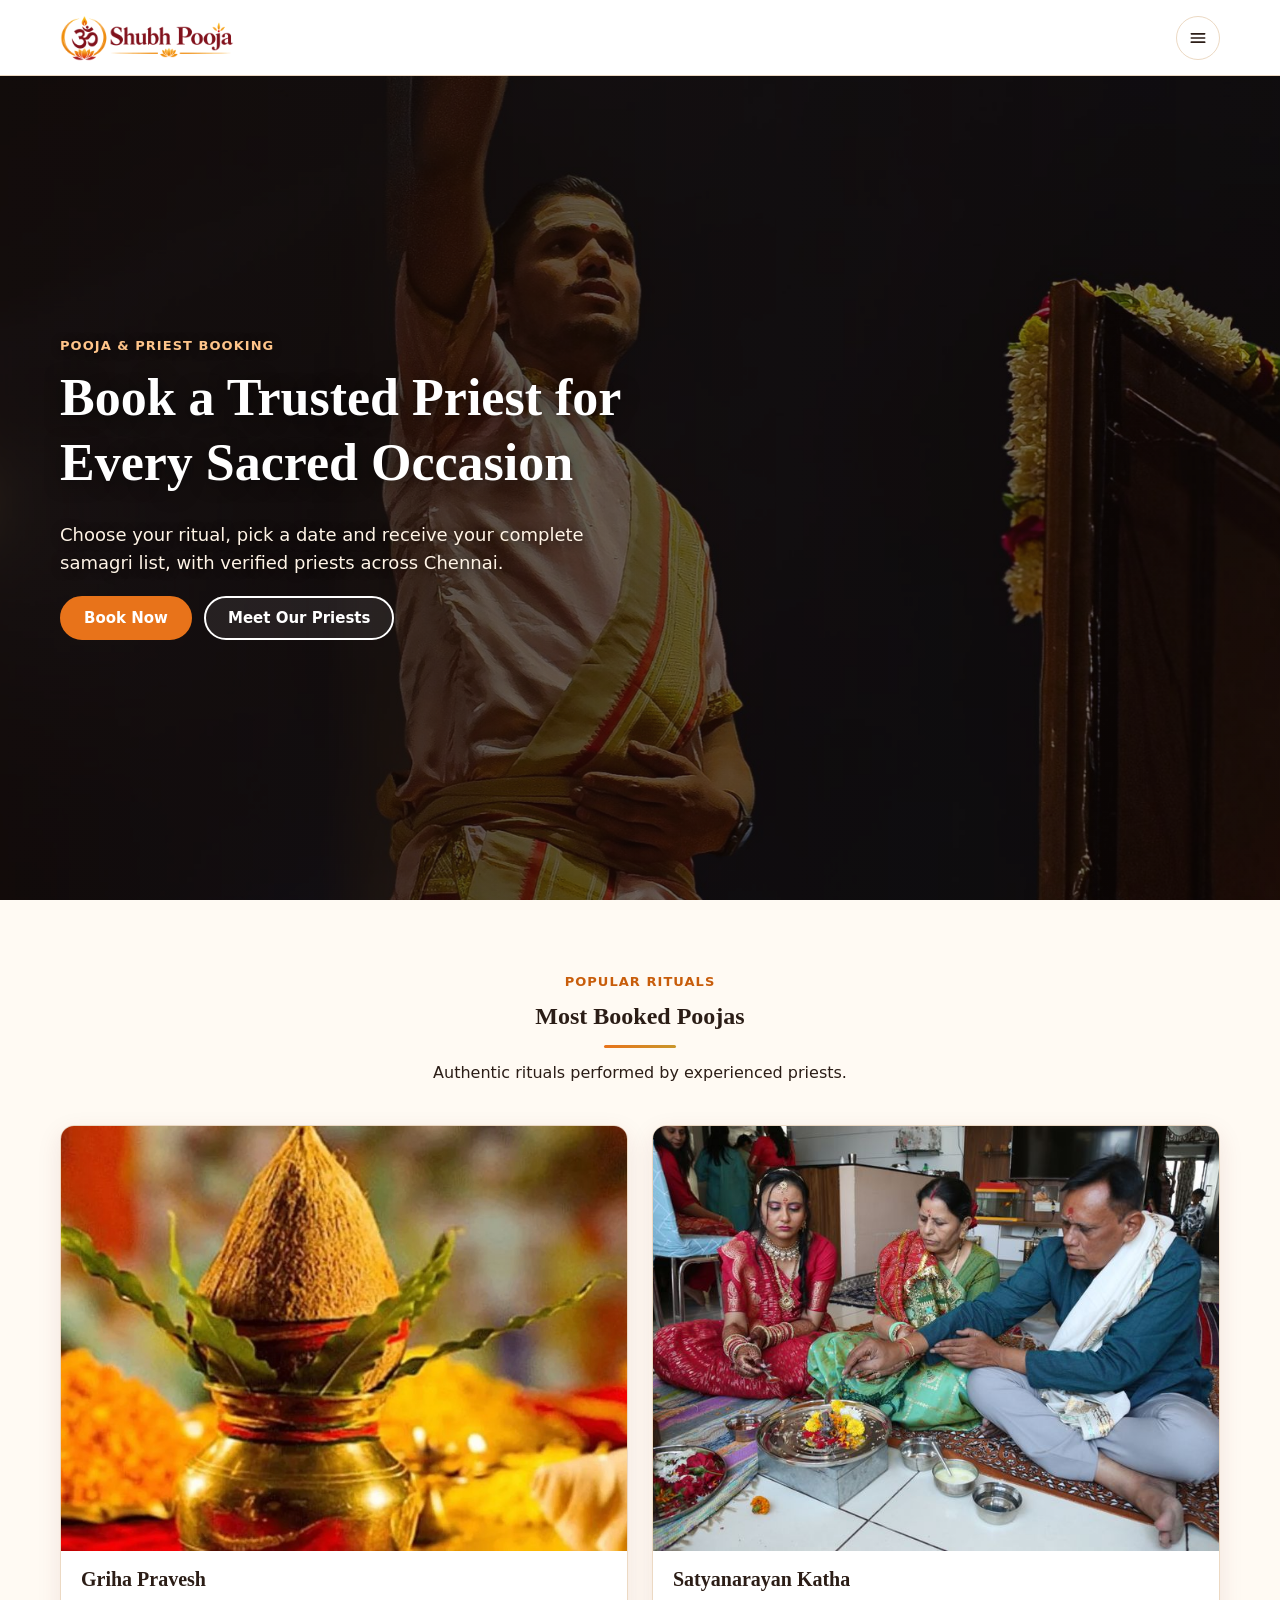
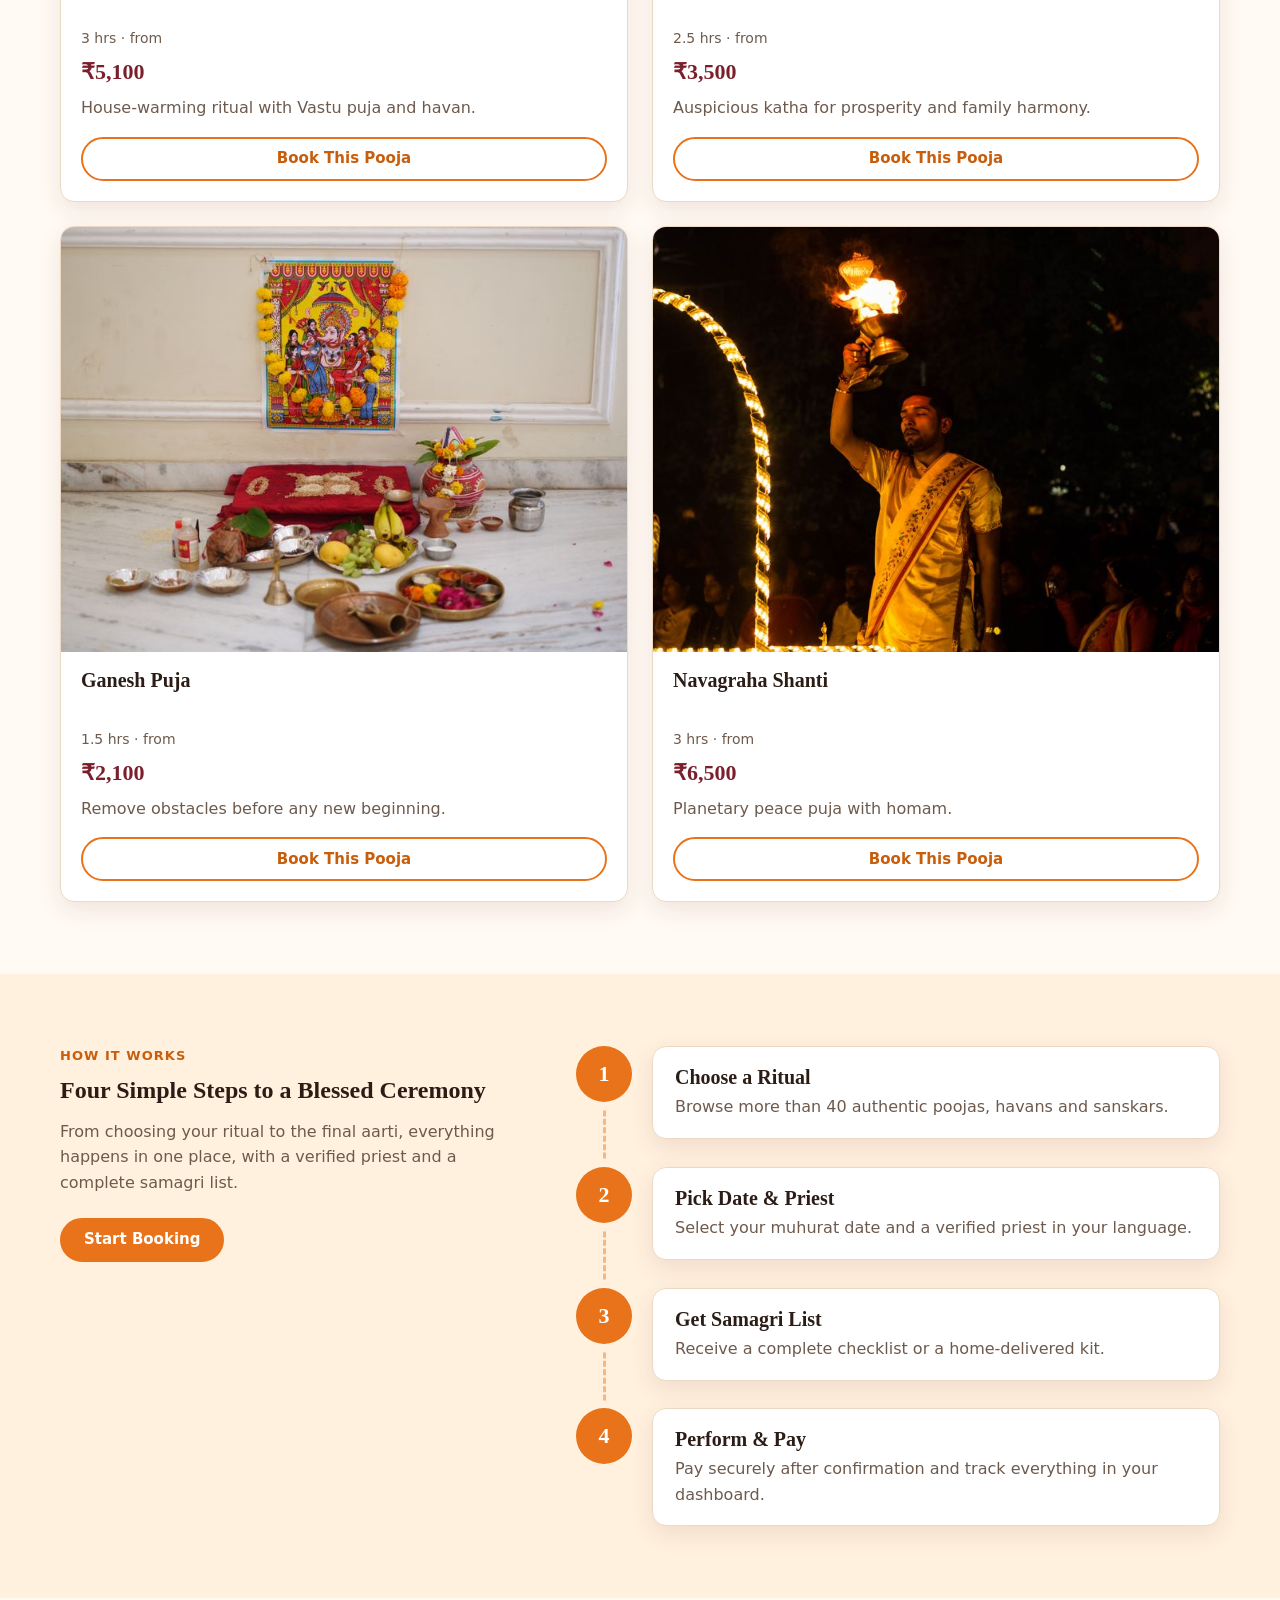
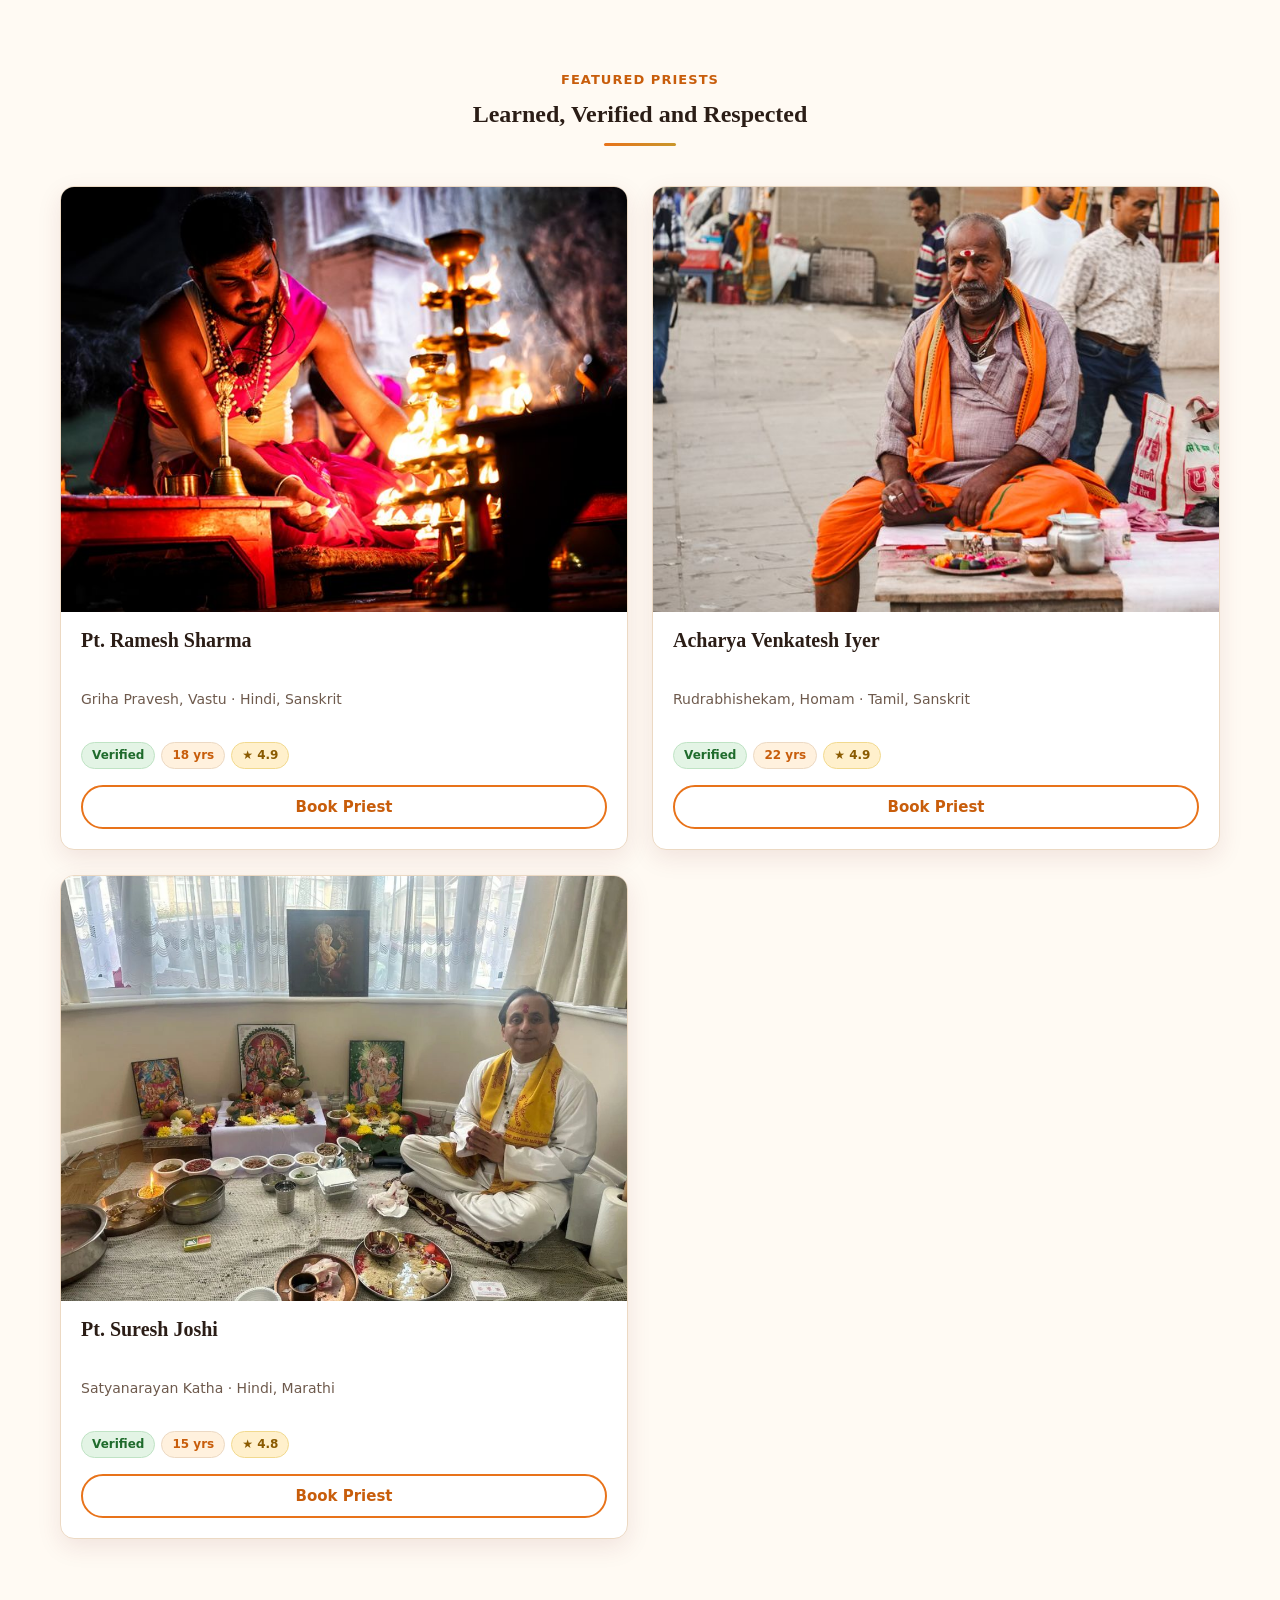
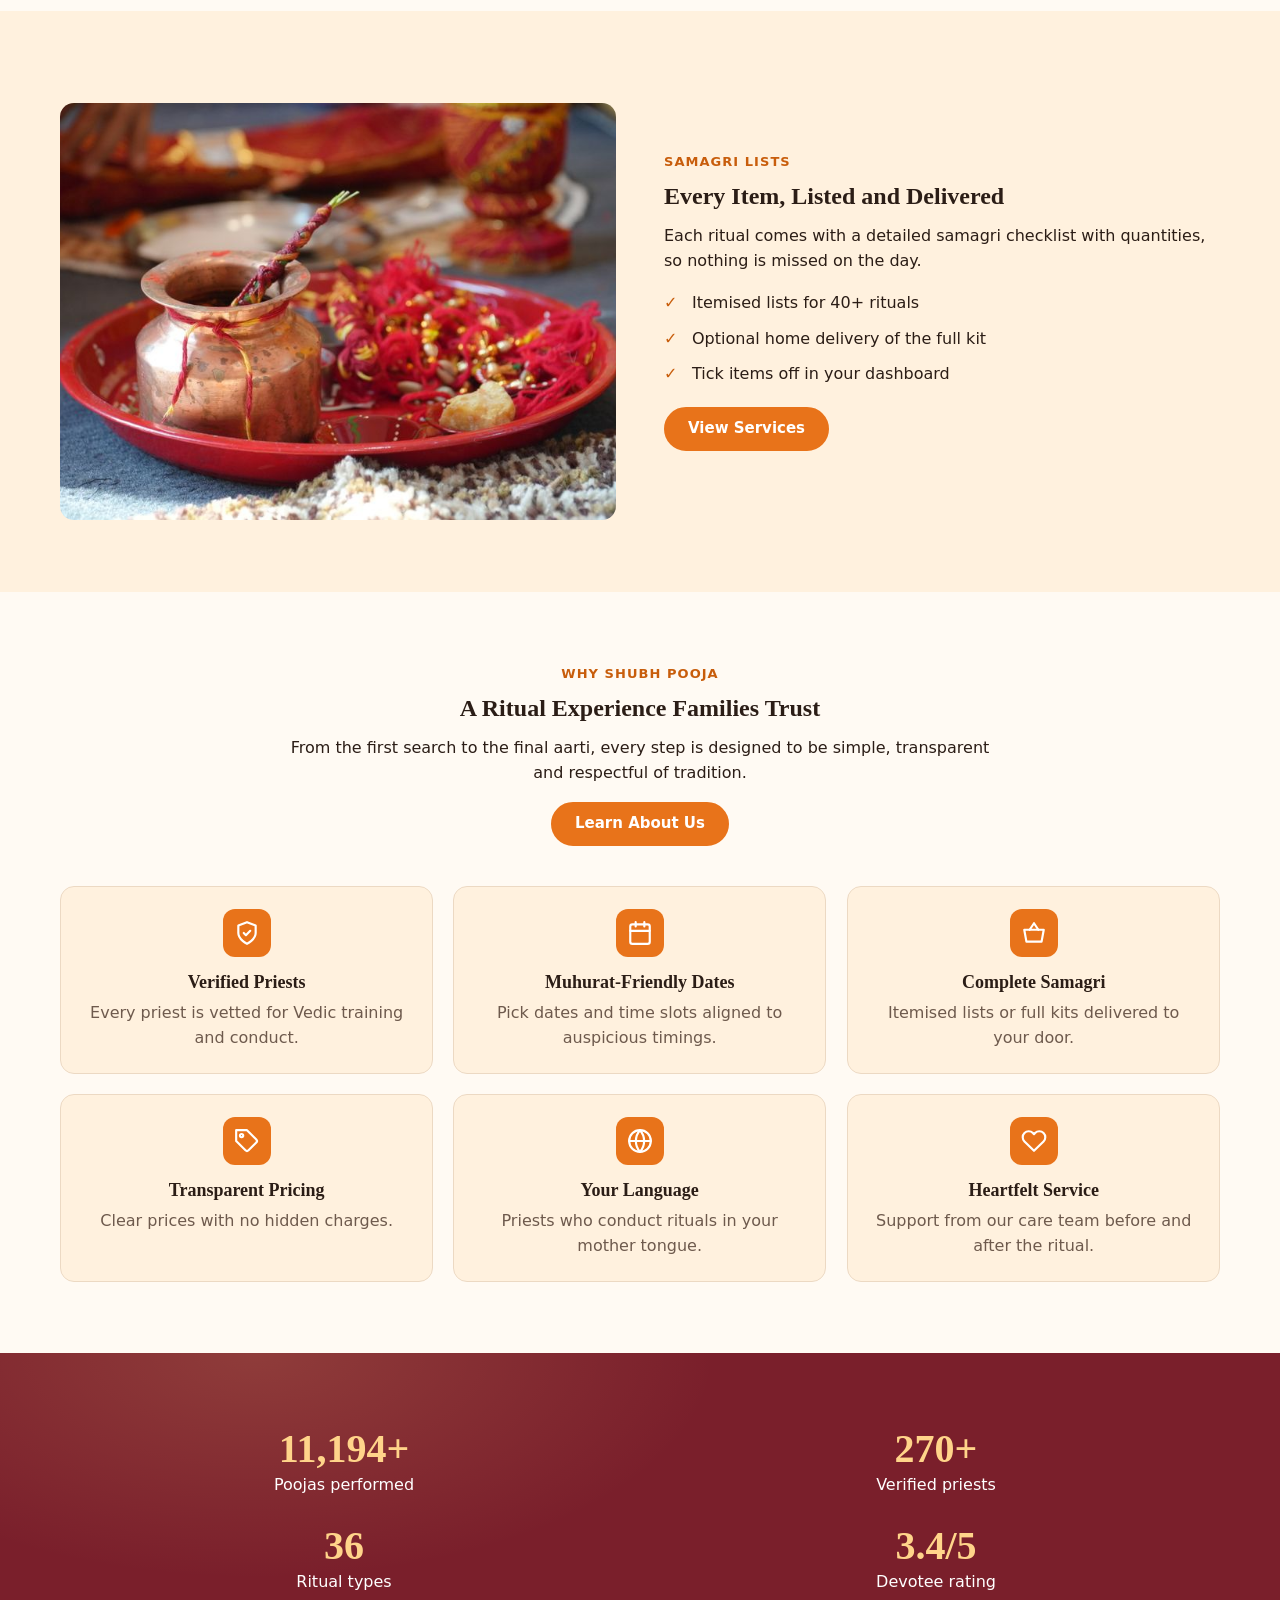
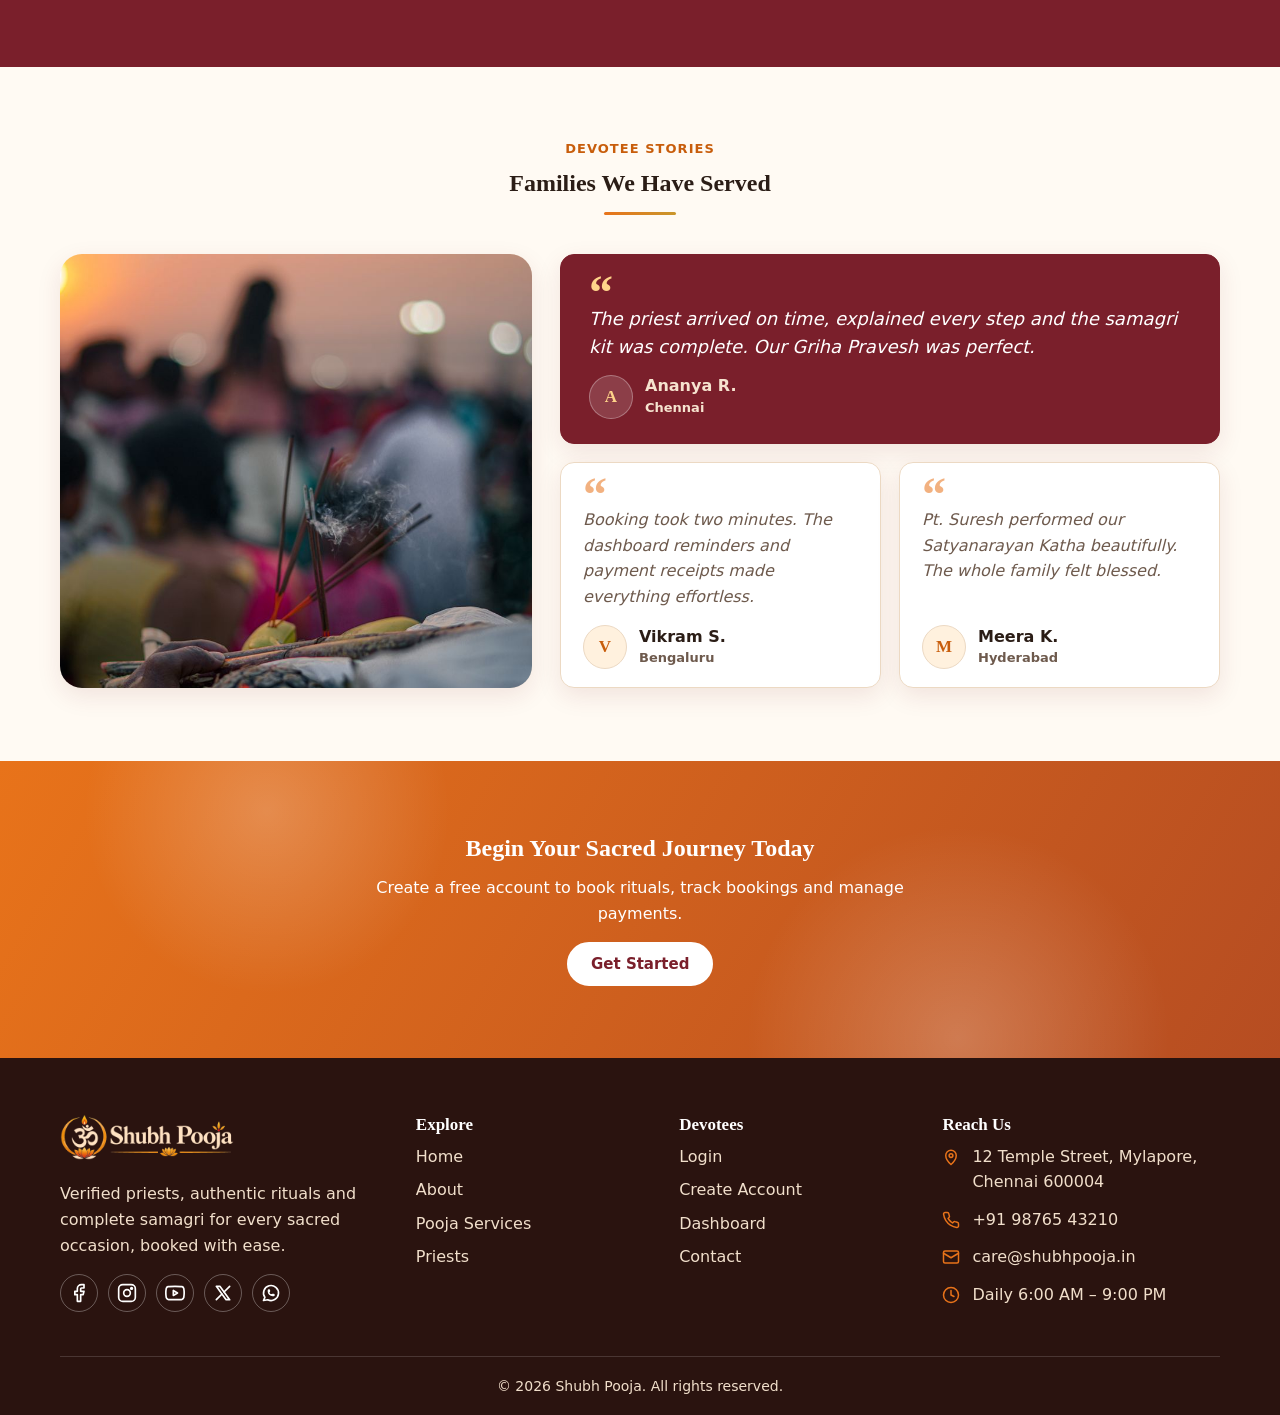
==== commit 6225893c: "first commit" ====
--- a/index.html
+++ b/index.html
@@ -10,26 +10,26 @@
 <div class="page-loader" id="page-loader" role="status" aria-label="Loading"><div class="pl-inner"><div class="pl-ring"><img src="assets/images/favicon-180.png" alt="" width="64" height="64"></div><p class="pl-text">Shubh Pooja</p><div class="pl-bar"><span></span></div></div></div><noscript><style>.page-loader{display:none!important}</style></noscript>
 <header id="site-header"></header>
 <main>
-<section class="has-img hero hero-home" style="--hero-img:url('https://images.pexels.com/photos/31176917/pexels-photo-31176917.jpeg?auto=compress&cs=tinysrgb&w=1600')" data-image-slot="home1-hero-bg"><div class="container"><div class="hero-content">
+<section class="has-img hero hero-home" style="--hero-img:url('../images/pexels-31176917.jpg')" data-image-slot="home1-hero-bg"><div class="container"><div class="hero-content">
 <p class="eyebrow">Pooja &amp; Priest Booking</p><h1>Book a Trusted Priest for Every Sacred Occasion</h1><p class="lead">Choose your ritual, pick a date and receive your complete samagri list, with verified priests across Chennai.</p><div class="hero-btns"><a class="btn btn-primary" href="services.html">Book Now</a><a class="btn btn-outline" href="priests.html">Meet Our Priests</a></div></div></div></section>
 <section class="section "><div class="container">
-<div class="section-title"><p class="eyebrow">Popular Rituals</p><h2>Most Booked Poojas</h2><p>Authentic rituals performed by experienced priests.</p></div><div class="grid grid-4"><article class="card" data-cat="home"><div class="img-slot" data-image-slot="home1-ritual-1"><img src="assets/images/griha-pravesh.jpg" alt="Decorated kalash with coconut and mango leaves for a Griha Pravesh puja" loading="lazy" decoding="async"></div><h3 class="t2">Griha Pravesh</h3><p class="meta">3 hrs &middot; from</p><div class="price">₹5,100</div><p>House-warming ritual with Vastu puja and havan.</p><a class="btn btn-outline" href="login.html">Book This Pooja</a></article><article class="card" data-cat="katha"><div class="img-slot" data-image-slot="home1-ritual-2"><img src="https://images.pexels.com/photos/35429180/pexels-photo-35429180.jpeg?auto=compress&cs=tinysrgb&w=800" alt="Family performing a Satyanarayan pooja at home" loading="lazy" decoding="async"></div><h3 class="t2">Satyanarayan Katha</h3><p class="meta">2.5 hrs &middot; from</p><div class="price">₹3,500</div><p>Auspicious katha for prosperity and family harmony.</p><a class="btn btn-outline" href="login.html">Book This Pooja</a></article><article class="card" data-cat="puja"><div class="img-slot" data-image-slot="home1-ritual-3"><img src="https://images.pexels.com/photos/37116936/pexels-photo-37116936.jpeg?auto=compress&cs=tinysrgb&w=800" alt="Ganesh puja setup with offerings" loading="lazy" decoding="async"></div><h3 class="t2">Ganesh Puja</h3><p class="meta">1.5 hrs &middot; from</p><div class="price">₹2,100</div><p>Remove obstacles before any new beginning.</p><a class="btn btn-outline" href="login.html">Book This Pooja</a></article><article class="card" data-cat="homam"><div class="img-slot" data-image-slot="home1-ritual-4"><img src="https://images.pexels.com/photos/32680865/pexels-photo-32680865.jpeg?auto=compress&cs=tinysrgb&w=800" alt="Priest performing a fire offering ritual for Navagraha shanti" loading="lazy" decoding="async"></div><h3 class="t2">Navagraha Shanti</h3><p class="meta">3 hrs &middot; from</p><div class="price">₹6,500</div><p>Planetary peace puja with homam.</p><a class="btn btn-outline" href="login.html">Book This Pooja</a></article></div>
+<div class="section-title"><p class="eyebrow">Popular Rituals</p><h2>Most Booked Poojas</h2><p>Authentic rituals performed by experienced priests.</p></div><div class="grid grid-4"><article class="card" data-cat="home"><div class="img-slot" data-image-slot="home1-ritual-1"><img src="assets/images/griha-pravesh.jpg" alt="Decorated kalash with coconut and mango leaves for a Griha Pravesh puja" loading="lazy" decoding="async"></div><h3 class="t2">Griha Pravesh</h3><p class="meta">3 hrs &middot; from</p><div class="price">₹5,100</div><p>House-warming ritual with Vastu puja and havan.</p><a class="btn btn-outline" href="login.html">Book This Pooja</a></article><article class="card" data-cat="katha"><div class="img-slot" data-image-slot="home1-ritual-2"><img src="assets/images/pexels-35429180.jpg" alt="Family performing a Satyanarayan pooja at home" loading="lazy" decoding="async"></div><h3 class="t2">Satyanarayan Katha</h3><p class="meta">2.5 hrs &middot; from</p><div class="price">₹3,500</div><p>Auspicious katha for prosperity and family harmony.</p><a class="btn btn-outline" href="login.html">Book This Pooja</a></article><article class="card" data-cat="puja"><div class="img-slot" data-image-slot="home1-ritual-3"><img src="assets/images/pexels-37116936.jpg" alt="Ganesh puja setup with offerings" loading="lazy" decoding="async"></div><h3 class="t2">Ganesh Puja</h3><p class="meta">1.5 hrs &middot; from</p><div class="price">₹2,100</div><p>Remove obstacles before any new beginning.</p><a class="btn btn-outline" href="login.html">Book This Pooja</a></article><article class="card" data-cat="homam"><div class="img-slot" data-image-slot="home1-ritual-4"><img src="assets/images/pexels-32680865.jpg" alt="Priest performing a fire offering ritual for Navagraha shanti" loading="lazy" decoding="async"></div><h3 class="t2">Navagraha Shanti</h3><p class="meta">3 hrs &middot; from</p><div class="price">₹6,500</div><p>Planetary peace puja with homam.</p><a class="btn btn-outline" href="login.html">Book This Pooja</a></article></div>
 </div></section>
 <section class="section alt "><div class="container">
 <div class="how"><div class="how-intro"><p class="eyebrow">How It Works</p><h2>Four Simple Steps to a Blessed Ceremony</h2><p>From choosing your ritual to the final aarti, everything happens in one place, with a verified priest and a complete samagri list.</p><a class="btn btn-primary" href="services.html">Start Booking</a></div>
 <ol class="how-list"><li class="how-step"><span class="n">1</span><div class="body"><h3>Choose a Ritual</h3><p>Browse more than 40 authentic poojas, havans and sanskars.</p></div></li><li class="how-step"><span class="n">2</span><div class="body"><h3>Pick Date &amp; Priest</h3><p>Select your muhurat date and a verified priest in your language.</p></div></li><li class="how-step"><span class="n">3</span><div class="body"><h3>Get Samagri List</h3><p>Receive a complete checklist or a home-delivered kit.</p></div></li><li class="how-step"><span class="n">4</span><div class="body"><h3>Perform &amp; Pay</h3><p>Pay securely after confirmation and track everything in your dashboard.</p></div></li></ol></div>
 </div></section>
 <section class="section "><div class="container">
-<div class="section-title"><p class="eyebrow">Featured Priests</p><h2>Learned, Verified and Respected</h2><p></p></div><div class="grid grid-3"><article class="card" data-name="pt. ramesh sharma"><div class="img-slot" data-image-slot="home1-priest-1"><img src="https://images.pexels.com/photos/31598124/pexels-photo-31598124.jpeg?auto=compress&cs=tinysrgb&w=800" alt="Hindu priest performing a ritual with candles and incense" loading="lazy" decoding="async"></div><h3 class="t2">Pt. Ramesh Sharma</h3><p class="meta m2">Griha Pravesh, Vastu &middot; Hindi, Sanskrit</p><p class="badges"><span class="badge ok">Verified</span><span class="badge">18 yrs</span><span class="badge warn">&#9733; 4.9</span></p><a class="btn btn-outline" href="login.html">Book Priest</a></article><article class="card" data-name="acharya venkatesh iyer"><div class="img-slot" data-image-slot="home1-priest-2"><img src="https://images.pexels.com/photos/29274958/pexels-photo-29274958.jpeg?auto=compress&cs=tinysrgb&w=800" alt="Elderly priest conducting a Hindu ritual at a temple" loading="lazy" decoding="async"></div><h3 class="t2">Acharya Venkatesh Iyer</h3><p class="meta m2">Rudrabhishekam, Homam &middot; Tamil, Sanskrit</p><p class="badges"><span class="badge ok">Verified</span><span class="badge">22 yrs</span><span class="badge warn">&#9733; 4.9</span></p><a class="btn btn-outline" href="login.html">Book Priest</a></article><article class="card" data-name="pt. suresh joshi"><div class="img-slot" data-image-slot="home1-priest-3"><img src="assets/images/priest-suresh-joshi.jpg" alt="Pt. Suresh Joshi seated before a decorated puja altar with offerings" loading="lazy" decoding="async"></div><h3 class="t2">Pt. Suresh Joshi</h3><p class="meta m2">Satyanarayan Katha &middot; Hindi, Marathi</p><p class="badges"><span class="badge ok">Verified</span><span class="badge">15 yrs</span><span class="badge warn">&#9733; 4.8</span></p><a class="btn btn-outline" href="login.html">Book Priest</a></article></div>
+<div class="section-title"><p class="eyebrow">Featured Priests</p><h2>Learned, Verified and Respected</h2><p></p></div><div class="grid grid-3"><article class="card" data-name="pt. ramesh sharma"><div class="img-slot" data-image-slot="home1-priest-1"><img src="assets/images/pexels-31598124.jpg" alt="Hindu priest performing a ritual with candles and incense" loading="lazy" decoding="async"></div><h3 class="t2">Pt. Ramesh Sharma</h3><p class="meta m2">Griha Pravesh, Vastu &middot; Hindi, Sanskrit</p><p class="badges"><span class="badge ok">Verified</span><span class="badge">18 yrs</span><span class="badge warn">&#9733; 4.9</span></p><a class="btn btn-outline" href="login.html">Book Priest</a></article><article class="card" data-name="acharya venkatesh iyer"><div class="img-slot" data-image-slot="home1-priest-2"><img src="assets/images/pexels-29274958.jpg" alt="Elderly priest conducting a Hindu ritual at a temple" loading="lazy" decoding="async"></div><h3 class="t2">Acharya Venkatesh Iyer</h3><p class="meta m2">Rudrabhishekam, Homam &middot; Tamil, Sanskrit</p><p class="badges"><span class="badge ok">Verified</span><span class="badge">22 yrs</span><span class="badge warn">&#9733; 4.9</span></p><a class="btn btn-outline" href="login.html">Book Priest</a></article><article class="card" data-name="pt. suresh joshi"><div class="img-slot" data-image-slot="home1-priest-3"><img src="assets/images/priest-suresh-joshi.jpg" alt="Pt. Suresh Joshi seated before a decorated puja altar with offerings" loading="lazy" decoding="async"></div><h3 class="t2">Pt. Suresh Joshi</h3><p class="meta m2">Satyanarayan Katha &middot; Hindi, Marathi</p><p class="badges"><span class="badge ok">Verified</span><span class="badge">15 yrs</span><span class="badge warn">&#9733; 4.8</span></p><a class="btn btn-outline" href="login.html">Book Priest</a></article></div>
 </div></section>
 <section class="section alt "><div class="container">
-<div class="split"><div class="img-slot" data-image-slot="home1-samagri"><img src="https://images.pexels.com/photos/14855916/pexels-photo-14855916.jpeg?auto=compress&cs=tinysrgb&w=800" alt="Traditional pooja thali with copper pot and ritual items" loading="lazy" decoding="async"></div><div><p class="eyebrow">Samagri Lists</p><h2>Every Item, Listed and Delivered</h2><p>Each ritual comes with a detailed samagri checklist with quantities, so nothing is missed on the day.</p><ul class="checks"><li>Itemised lists for 40+ rituals</li><li>Optional home delivery of the full kit</li><li>Tick items off in your dashboard</li></ul><a class="btn btn-primary" href="services.html">View Services</a></div></div>
+<div class="split"><div class="img-slot" data-image-slot="home1-samagri"><img src="assets/images/pexels-14855916.jpg" alt="Traditional pooja thali with copper pot and ritual items" loading="lazy" decoding="async"></div><div><p class="eyebrow">Samagri Lists</p><h2>Every Item, Listed and Delivered</h2><p>Each ritual comes with a detailed samagri checklist with quantities, so nothing is missed on the day.</p><ul class="checks"><li>Itemised lists for 40+ rituals</li><li>Optional home delivery of the full kit</li><li>Tick items off in your dashboard</li></ul><a class="btn btn-primary" href="services.html">View Services</a></div></div>
 </div></section>
 <section class="section"><div class="container"><div class="why"><div class="why-intro"><p class="eyebrow">Why Shubh Pooja</p><h2>A Ritual Experience Families Trust</h2><p>From the first search to the final aarti, every step is designed to be simple, transparent and respectful of tradition.</p><a class="btn btn-primary" href="about.html">Learn About Us</a></div><div class="why-grid"><article class="why-tile"><span class="ico"><svg class="ic" viewBox="0 0 24 24" aria-hidden="true"><path d="M12 22s8-4 8-10V5l-8-3-8 3v7c0 6 8 10 8 10z"/><path d="M9 12l2 2 4-4"/></svg></span><h3>Verified Priests</h3><p>Every priest is vetted for Vedic training and conduct.</p></article><article class="why-tile"><span class="ico"><svg class="ic" viewBox="0 0 24 24" aria-hidden="true"><rect x="3" y="4" width="18" height="18" rx="2"/><path d="M16 2v4M8 2v4M3 10h18"/></svg></span><h3>Muhurat-Friendly Dates</h3><p>Pick dates and time slots aligned to auspicious timings.</p></article><article class="why-tile"><span class="ico"><svg class="ic" viewBox="0 0 24 24" aria-hidden="true"><path d="M3 9h18l-2 11H5L3 9z"/><path d="M8 9l4-6 4 6"/></svg></span><h3>Complete Samagri</h3><p>Itemised lists or full kits delivered to your door.</p></article><article class="why-tile"><span class="ico"><svg class="ic" viewBox="0 0 24 24" aria-hidden="true"><path d="M20.6 13.4l-7.2 7.2a2 2 0 0 1-2.8 0L2 12V2h10l8.6 8.6a2 2 0 0 1 0 2.8z"/><circle cx="7" cy="7" r="1.5"/></svg></span><h3>Transparent Pricing</h3><p>Clear prices with no hidden charges.</p></article><article class="why-tile"><span class="ico"><svg class="ic" viewBox="0 0 24 24" aria-hidden="true"><circle cx="12" cy="12" r="10"/><path d="M2 12h20M12 2a15 15 0 0 1 0 20M12 2a15 15 0 0 0 0 20"/></svg></span><h3>Your Language</h3><p>Priests who conduct rituals in your mother tongue.</p></article><article class="why-tile"><span class="ico"><svg class="ic" viewBox="0 0 24 24" aria-hidden="true"><path d="M20.8 4.6a5.5 5.5 0 0 0-7.8 0L12 5.7l-1-1.1a5.5 5.5 0 0 0-7.8 7.8L12 21l8.8-8.6a5.5 5.5 0 0 0 0-7.8z"/></svg></span><h3>Heartfelt Service</h3><p>Support from our care team before and after the ritual.</p></article></div></div></div></section>
 <section class="section stats-band"><div class="container"><div class="grid grid-4"><div class="stat"><b>12,500+</b>Poojas performed</div><div class="stat"><b>320+</b>Verified priests</div><div class="stat"><b>45</b>Ritual types</div><div class="stat"><b>4.8/5</b>Devotee rating</div></div></div></section>
 <section class="section "><div class="container">
 <div class="section-title"><p class="eyebrow">Devotee Stories</p><h2>Families We Have Served</h2><p></p></div>
-<div class="stories"><div class="img-slot stories-photo" data-image-slot="home1-stories-family"><img src="https://images.pexels.com/photos/36754808/pexels-photo-36754808.jpeg?auto=compress&cs=tinysrgb&w=800" alt="Families gathered for a puja ritual by the river at sunset" loading="lazy" decoding="async"></div>
+<div class="stories"><div class="img-slot stories-photo" data-image-slot="home1-stories-family"><img src="assets/images/pexels-36754808.jpg" alt="Families gathered for a puja ritual by the river at sunset" loading="lazy" decoding="async"></div>
 <div class="stories-col"><article class="story feature"><span class="qmark" aria-hidden="true">&ldquo;</span><p class="quote">The priest arrived on time, explained every step and the samagri kit was complete. Our Griha Pravesh was perfect.</p><div class="who-row"><span class="avatar-i" aria-hidden="true">A</span><p class="who">Ananya R.<br><span class="meta">Chennai</span></p></div></article>
 <div class="stories-pair"><article class="story"><span class="qmark" aria-hidden="true">&ldquo;</span><p class="quote">Booking took two minutes. The dashboard reminders and payment receipts made everything effortless.</p><div class="who-row"><span class="avatar-i" aria-hidden="true">V</span><p class="who">Vikram S.<br><span class="meta">Bengaluru</span></p></div></article>
 <article class="story"><span class="qmark" aria-hidden="true">&ldquo;</span><p class="quote">Pt. Suresh performed our Satyanarayan Katha beautifully. The whole family felt blessed.</p><div class="who-row"><span class="avatar-i" aria-hidden="true">M</span><p class="who">Meera K.<br><span class="meta">Hyderabad</span></p></div></article></div></div></div>
--- a/assets/css/style.css
+++ b/assets/css/style.css
@@ -544,15 +544,16 @@
 .hero { overflow: hidden; isolation: isolate; }
 .hero.has-img { background-image: none; background-color: #f3dcc0; }
 .hero.has-img::before {
-  content: ""; position: absolute; inset: -3%; z-index: -2;
+  content: ""; position: absolute; inset: -3%; z-index: 0;
   background: var(--hero-img) center / cover no-repeat;
   animation: hero-zoom 24s ease-in-out infinite alternate; will-change: transform;
 }
 .hero.has-img::after {
-  content: ""; position: absolute; inset: 0; z-index: -1; pointer-events: none;
+  content: ""; position: absolute; inset: 0; z-index: 1; pointer-events: none;
   background: var(--hero-wash);
 }
 .hero.has-img .hero-content {
+  position: relative; z-index: 2;
   max-width: 680px; padding: 34px 40px; border-radius: 26px;
   background: var(--hero-panel); border: 1px solid var(--hero-panel-bd); box-shadow: var(--hero-panel-shadow);
   -webkit-backdrop-filter: blur(10px) saturate(1.15); backdrop-filter: blur(10px) saturate(1.15);
@@ -568,14 +569,14 @@
 /* Login / Create account photo panel: lighter overlay, text gets a soft shadow */
 .auth-visual.has-img { position: relative; overflow: hidden; isolation: isolate; background-image: none; background-color: #7a1f2b; }
 .auth-visual.has-img::before {
-  content: ""; position: absolute; inset: -3%; z-index: -2; background: var(--hero-img) center / cover no-repeat;
+  content: ""; position: absolute; inset: -3%; z-index: 0; background: var(--hero-img) center / cover no-repeat;
   animation: hero-zoom 24s ease-in-out infinite alternate;
 }
 .auth-visual.has-img::after {
-  content: ""; position: absolute; inset: 0; z-index: -1;
+  content: ""; position: absolute; inset: 0; z-index: 1;
   background: linear-gradient(160deg, rgba(122, 31, 43, .50), rgba(48, 12, 16, .64));
 }
-.auth-visual.has-img > * { text-shadow: 0 2px 16px rgba(0, 0, 0, .45); }
+.auth-visual.has-img > * { position: relative; z-index: 2; text-shadow: 0 2px 16px rgba(0, 0, 0, .45); }
 
 /* ---------- Devotee Stories: photo and cards share one (shorter) height ---------- */
 .stories { align-items: stretch; gap: 28px; }
